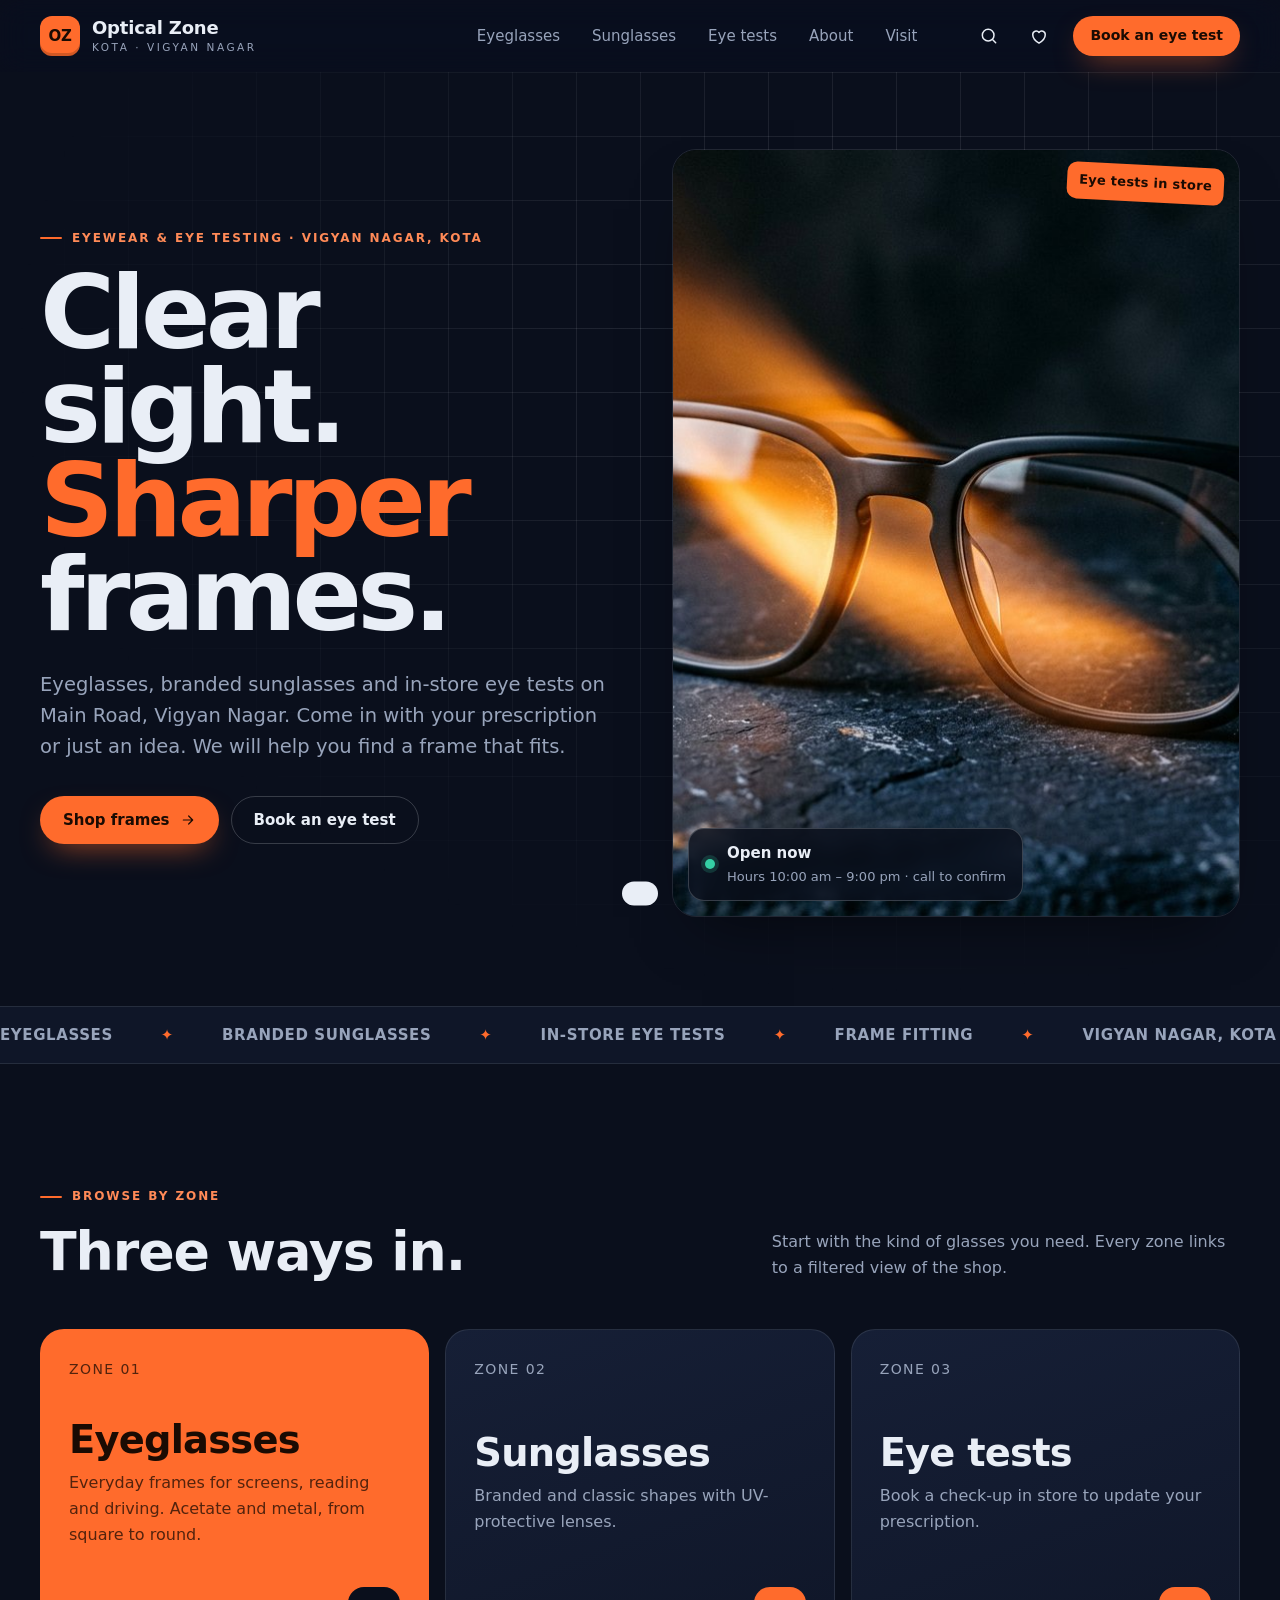
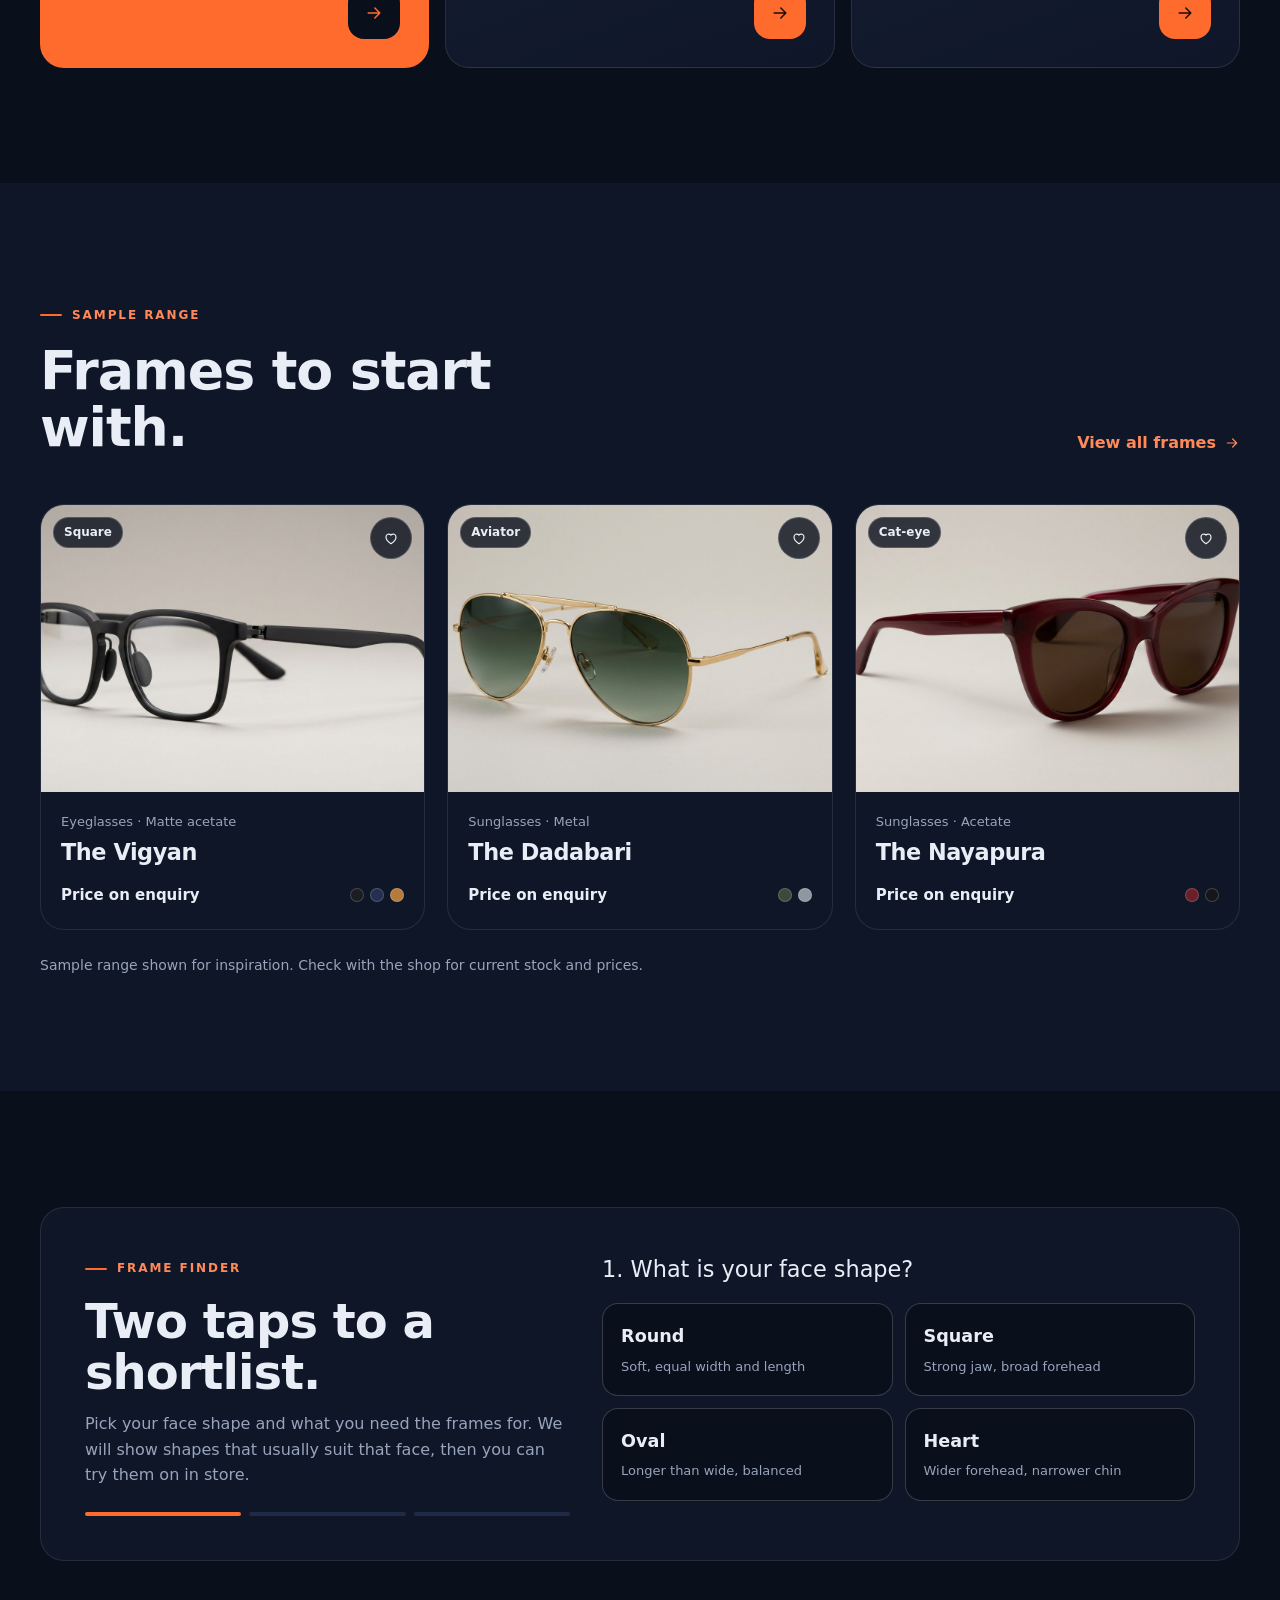
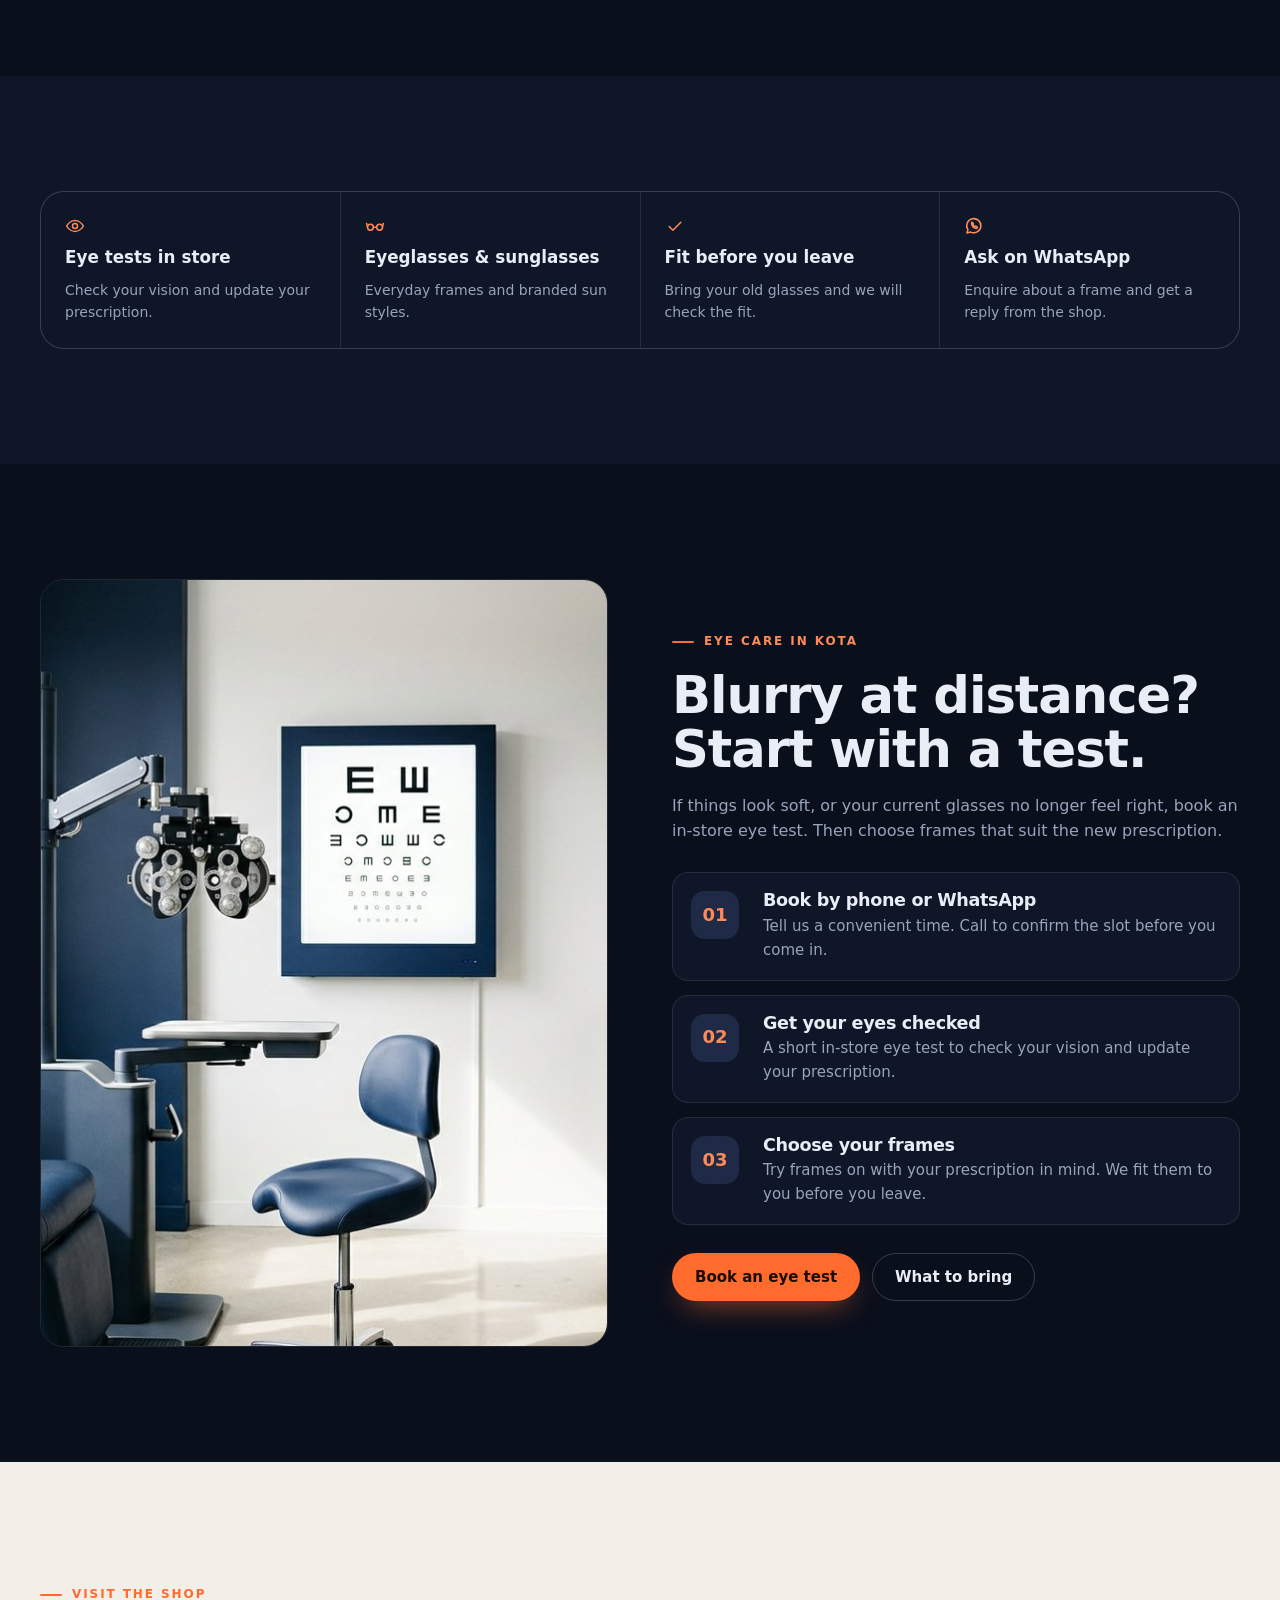
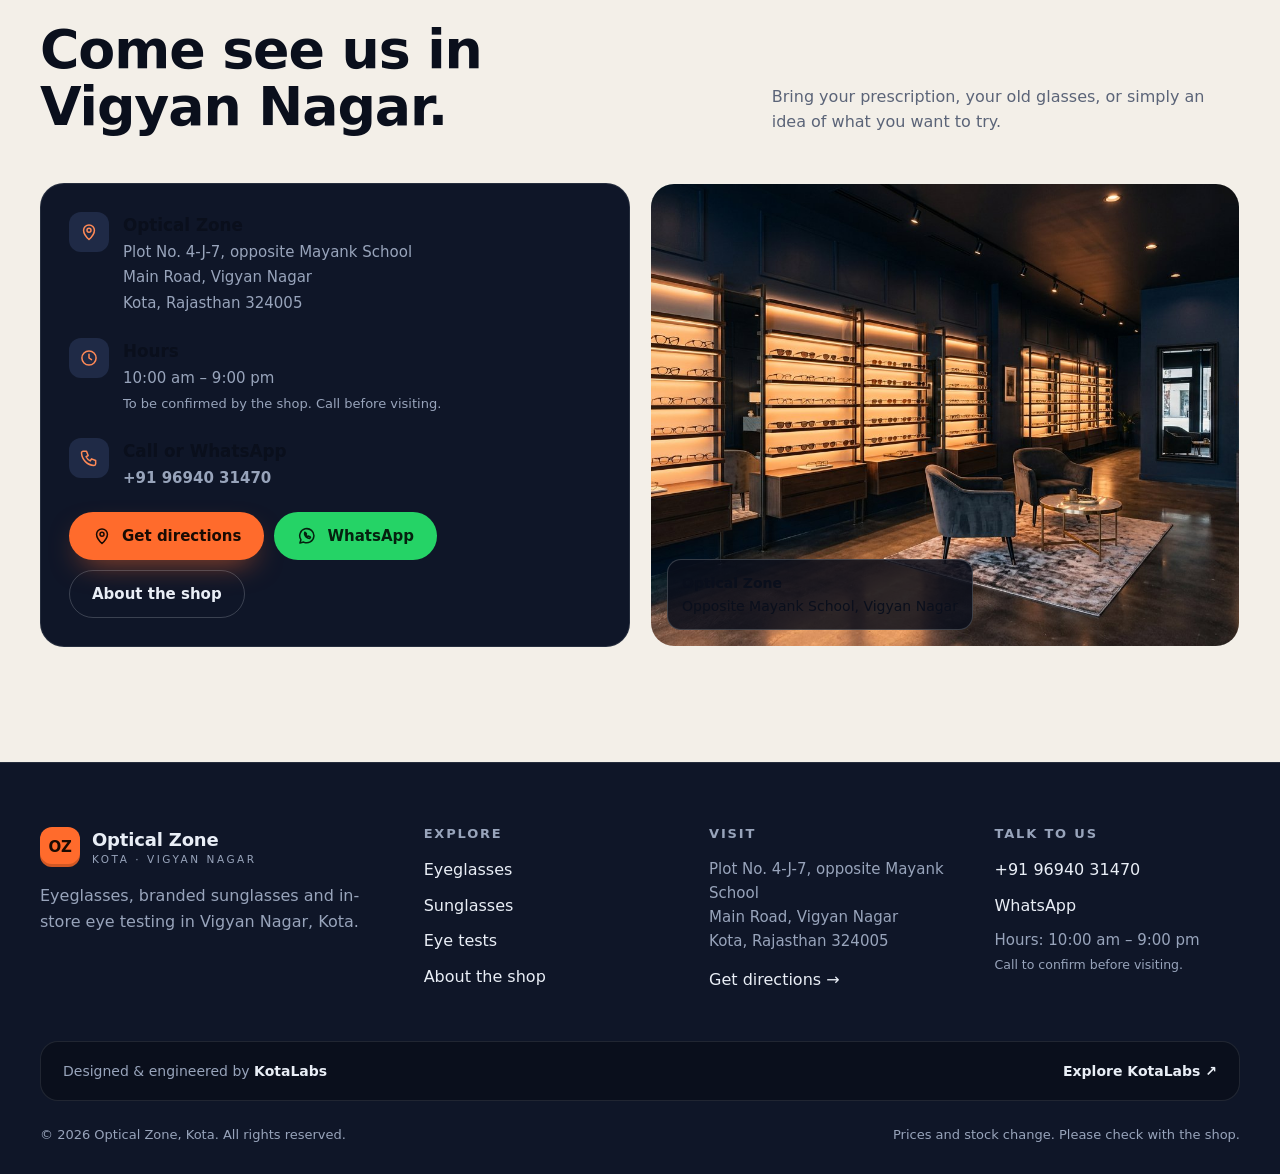
==== index.html @ 9b0c5445 "Build Optical Zone Kota storefront Static, dependency-free website for Optical Zone (Vigyan Nagar, K" ====
<!doctype html>
<html lang="en-IN">
<head>
<meta charset="utf-8">
<meta name="viewport" content="width=device-width, initial-scale=1">
<title>Optical Zone Kota | Eyeglasses, Sunglasses & Eye Tests in Vigyan Nagar</title>
<meta name="description" content="Eyeglasses, branded sunglasses and in-store eye tests at Optical Zone, Plot 4-J-7, Vigyan Nagar, Kota. Call or WhatsApp to book.">
<meta name="theme-color" content="#0a0f1c">
<meta property="og:title" content="Optical Zone Kota | Eyeglasses, Sunglasses & Eye Tests in Vigyan Nagar">
<meta property="og:description" content="Eyeglasses, branded sunglasses and in-store eye tests at Optical Zone, Plot 4-J-7, Vigyan Nagar, Kota. Call or WhatsApp to book.">
<meta property="og:type" content="website">
<link rel="icon" href="data:image/svg+xml,%3Csvg xmlns='http://www.w3.org/2000/svg' viewBox='0 0 32 32'%3E%3Crect width='32' height='32' rx='8' fill='%23ff6b2c'/%3E%3Ctext x='16' y='21' font-family='Arial' font-weight='700' font-size='13' text-anchor='middle' fill='%231a0b03'%3EOZ%3C/text%3E%3C/svg%3E">
<link rel="preload" href="assets/fonts/space-grotesk-latin-600-normal.woff2" as="font" type="font/woff2" crossorigin>
<link rel="stylesheet" href="css/styles.css">
<script src="js/data.js" defer></script>
<script src="js/app.js" defer></script>
</head>
<body class="has-mobile-bar" data-page="index">
<a class="skip-link" href="#main">Skip to content</a>
<header class="site-header">
  <div class="container site-header__inner">
    <a class="brand" href="index.html" aria-label="Optical Zone Kota, home">
        <span class="brand__mark" aria-hidden="true">OZ</span>
        <span class="brand__text"><span class="brand__name">Optical Zone</span><span class="brand__sub">Kota · Vigyan Nagar</span></span>
      </a>
    <nav class="nav" aria-label="Main">
      <a class="nav__link" href="shop.html?category=eyeglasses">Eyeglasses</a>
      <a class="nav__link" href="shop.html?category=sunglasses">Sunglasses</a>
      <a class="nav__link" href="eye-tests.html">Eye tests</a>
      <a class="nav__link" href="about.html">About</a>
      <a class="nav__link" href="contact.html">Visit</a>
    </nav>
    <div class="header-actions">
      <button class="icon-btn" type="button" data-open-search aria-label="Search frames"><svg class="icon" aria-hidden="true" focusable="false"><use href="assets/icons.svg#i-search"/></svg></button>
      <button class="icon-btn" type="button" data-open-saved aria-label="Saved frames"><svg class="icon" aria-hidden="true" focusable="false"><use href="assets/icons.svg#i-heart"/></svg><span class="count-dot" data-saved-count>0</span></button>
      <a class="btn btn-primary btn-sm" href="eye-tests.html">Book an eye test</a>
      <button class="icon-btn menu-toggle" type="button" data-open-menu aria-expanded="false" aria-controls="mobileMenu" aria-label="Open menu"><svg class="icon" aria-hidden="true" focusable="false"><use href="assets/icons.svg#i-menu"/></svg></button>
    </div>
  </div>
</header>

<div class="mobile-menu" id="mobileMenu" role="dialog" aria-modal="true" aria-label="Site menu">
  <div class="mobile-menu__top">
    <a class="brand" href="index.html" aria-label="Optical Zone Kota, home">
        <span class="brand__mark" aria-hidden="true">OZ</span>
        <span class="brand__text"><span class="brand__name">Optical Zone</span><span class="brand__sub">Kota · Vigyan Nagar</span></span>
      </a>
    <button class="icon-btn" type="button" data-close aria-label="Close menu"><svg class="icon" aria-hidden="true" focusable="false"><use href="assets/icons.svg#i-close"/></svg></button>
  </div>
  <a class="mm-link" href="shop.html?category=eyeglasses">Eyeglasses</a>
  <a class="mm-link" href="shop.html?category=sunglasses">Sunglasses</a>
  <a class="mm-link" href="eye-tests.html">Eye tests</a>
  <a class="mm-link" href="about.html">About</a>
  <a class="mm-link" href="contact.html">Visit & contact</a>
  <div class="mm-foot">
    <a class="btn btn-primary" href="eye-tests.html">Book an eye test</a>
    <a class="btn btn-wa" data-biz="wa-generic" href="#" target="_blank" rel="noopener"><svg class="icon" aria-hidden="true" focusable="false"><use href="assets/icons.svg#i-whatsapp"/></svg> WhatsApp us</a>
    <a class="btn btn-ghost" data-biz="phone-href" href="#"><svg class="icon" aria-hidden="true" focusable="false"><use href="assets/icons.svg#i-phone"/></svg> Call the shop</a>
  </div>
</div>

<div class="search-panel" id="searchPanel" role="dialog" aria-modal="true" aria-label="Search">
  <div class="container">
    <div class="search-field">
      <svg class="icon" aria-hidden="true" focusable="false"><use href="assets/icons.svg#i-search"/></svg>
      <label class="sr-only" for="searchInput">Search frames and pages</label>
      <input id="searchInput" type="search" placeholder="Search frames, shapes, colours…" autocomplete="off">
      <button class="icon-btn" type="button" data-close aria-label="Close search"><svg class="icon" aria-hidden="true" focusable="false"><use href="assets/icons.svg#i-close"/></svg></button>
    </div>
    <div class="search-results" id="searchResults" aria-live="polite"></div>
  </div>
</div>

<aside class="drawer" id="savedDrawer" aria-label="Saved frames">
  <div class="drawer__head">
    <h2 style="font-size:1.3rem">Saved frames</h2>
    <button class="icon-btn" type="button" data-close aria-label="Close saved frames"><svg class="icon" aria-hidden="true" focusable="false"><use href="assets/icons.svg#i-close"/></svg></button>
  </div>
  <div class="drawer__body" id="savedList"></div>
  <div class="drawer__foot" id="savedFoot" hidden>
    <a class="btn btn-wa btn-block" id="savedEnquire" href="#" target="_blank" rel="noopener"><svg class="icon" aria-hidden="true" focusable="false"><use href="assets/icons.svg#i-whatsapp"/></svg> WhatsApp these frames</a>
  </div>
</aside>
<div class="scrim" id="scrim" data-close></div>
<div class="toast" id="toast" role="status" aria-live="polite"></div>

<main id="main">

<section class="hero">
  <div class="container hero__grid">
    <div class="hero__copy reveal">
      <div class="eyebrow">Eyewear &amp; eye testing · Vigyan Nagar, Kota</div>
      <h1>Clear sight.<br><span class="accent">Sharper</span> frames.</h1>
      <p class="hero__lede">Eyeglasses, branded sunglasses and in-store eye tests on Main Road, Vigyan Nagar. Come in with your prescription or just an idea. We will help you find a frame that fits.</p>
      <div class="hero__ctas">
        <a class="btn btn-primary" href="shop.html">Shop frames <svg class="icon icon--sm" aria-hidden="true" focusable="false"><use href="assets/icons.svg#i-arrow-right"/></svg></a>
        <a class="btn btn-ghost" href="eye-tests.html">Book an eye test</a>
      </div>
    </div>
    <div class="hero__media reveal" style="--d:120ms">
      <img src="images/hero.jpg" alt="Black square acetate eyeglasses on a dark slate surface, lit by an orange beam" width="1408" height="768" fetchpriority="high">
      <span class="hero__badge">Eye tests in store</span>
      <div class="status-card" data-status>
        <span class="live-dot" aria-hidden="true"></span>
        <div><strong data-status-title>Checking hours…</strong><span data-status-sub>Hours 10:00 am – 9:00 pm</span></div>
      </div>
    </div>
  </div>
</section>

<div class="ticker" aria-hidden="true">
  <div class="ticker__track">
    <span>Eyeglasses</span><span>Branded sunglasses</span><span>In-store eye tests</span><span>Frame fitting</span><span>Vigyan Nagar, Kota</span><span>WhatsApp enquiries</span>
    <span>Eyeglasses</span><span>Branded sunglasses</span><span>In-store eye tests</span><span>Frame fitting</span><span>Vigyan Nagar, Kota</span><span>WhatsApp enquiries</span>
  </div>
</div>

<section class="section" aria-labelledby="zones-title">
  <div class="container">
    <div class="section__head reveal">
      <div>
        <div class="eyebrow">Browse by zone</div>
        <h2 id="zones-title">Three ways in.</h2>
      </div>
      <p>Start with the kind of glasses you need. Every zone links to a filtered view of the shop.</p>
    </div>
    <div class="zones">
      <a class="zone zone--wide reveal" href="shop.html?category=eyeglasses">
        <span class="zone__no">ZONE 01</span>
        <div>
          <h3>Eyeglasses</h3>
          <p>Everyday frames for screens, reading and driving. Acetate and metal, from square to round.</p>
        </div>
        <span class="zone__arrow" aria-hidden="true"><svg class="icon" aria-hidden="true" focusable="false"><use href="assets/icons.svg#i-arrow-right"/></svg></span>
      </a>
      <a class="zone reveal" style="--d:90ms" href="shop.html?category=sunglasses">
        <span class="zone__no">ZONE 02</span>
        <div>
          <h3>Sunglasses</h3>
          <p>Branded and classic shapes with UV-protective lenses.</p>
        </div>
        <span class="zone__arrow" aria-hidden="true"><svg class="icon" aria-hidden="true" focusable="false"><use href="assets/icons.svg#i-arrow-right"/></svg></span>
      </a>
      <a class="zone reveal" style="--d:180ms" href="eye-tests.html">
        <span class="zone__no">ZONE 03</span>
        <div>
          <h3>Eye tests</h3>
          <p>Book a check-up in store to update your prescription.</p>
        </div>
        <span class="zone__arrow" aria-hidden="true"><svg class="icon" aria-hidden="true" focusable="false"><use href="assets/icons.svg#i-arrow-right"/></svg></span>
      </a>
    </div>
  </div>
</section>

<section class="section section--ink-2" aria-labelledby="featured-title">
  <div class="container">
    <div class="section__head reveal">
      <div>
        <div class="eyebrow">Sample range</div>
        <h2 id="featured-title">Frames to start with.</h2>
      </div>
      <a class="link-arrow" href="shop.html">View all frames <svg class="icon icon--sm" aria-hidden="true" focusable="false"><use href="assets/icons.svg#i-arrow-right"/></svg></a>
    </div>
    <div class="grid-products" id="featuredGrid"></div>
    <p class="form-note" style="margin-top:24px">Sample range shown for inspiration. Check with the shop for current stock and prices.</p>
  </div>
</section>

<section class="section" aria-labelledby="finder-title">
  <div class="container">
    <div class="finder" id="finder">
      <div>
        <div class="eyebrow">Frame finder</div>
        <h2 id="finder-title">Two taps to a shortlist.</h2>
        <p style="color:var(--muted);margin-top:14px">Pick your face shape and what you need the frames for. We will show shapes that usually suit that face, then you can try them on in store.</p>
        <div class="finder__steps" aria-hidden="true"><span></span><span></span><span></span></div>
      </div>
      <div>
        <div id="qFace">
          <p class="finder__q">1. What is your face shape?</p>
          <div class="choices" id="faceChoices"></div>
        </div>
        <div id="qCat" hidden>
          <p class="finder__q">2. What are the frames for?</p>
          <div class="choices" id="catChoices"></div>
          <button class="btn btn-ghost btn-sm" type="button" id="finderBack" style="margin-top:16px">← Back</button>
        </div>
        <div class="finder__result" id="finderResult" hidden></div>
      </div>
    </div>
  </div>
</section>

<section class="section section--ink-2" aria-labelledby="trust-title">
  <div class="container">
    <h2 id="trust-title" class="sr-only">Why visit Optical Zone</h2>
    <div class="trust reveal">
      <div><svg class="icon" aria-hidden="true" focusable="false"><use href="assets/icons.svg#i-eye"/></svg><strong>Eye tests in store</strong><span>Check your vision and update your prescription.</span></div>
      <div><svg class="icon" aria-hidden="true" focusable="false"><use href="assets/icons.svg#i-glasses"/></svg><strong>Eyeglasses &amp; sunglasses</strong><span>Everyday frames and branded sun styles.</span></div>
      <div><svg class="icon" aria-hidden="true" focusable="false"><use href="assets/icons.svg#i-check"/></svg><strong>Fit before you leave</strong><span>Bring your old glasses and we will check the fit.</span></div>
      <div><svg class="icon" aria-hidden="true" focusable="false"><use href="assets/icons.svg#i-whatsapp"/></svg><strong>Ask on WhatsApp</strong><span>Enquire about a frame and get a reply from the shop.</span></div>
    </div>
  </div>
</section>

<section class="section" aria-labelledby="eye-title">
  <div class="container band">
    <div class="reveal">
      <img src="images/eye-test.jpg" alt="Optometry room with a phoropter and an eye chart" width="1408" height="768" loading="lazy">
    </div>
    <div class="reveal" style="--d:100ms">
      <div class="eyebrow">Eye care in Kota</div>
      <h2 id="eye-title" style="font-size:clamp(2rem,4vw,3.2rem)">Blurry at distance? Start with a test.</h2>
      <p style="color:var(--muted);margin-top:16px">If things look soft, or your current glasses no longer feel right, book an in-store eye test. Then choose frames that suit the new prescription.</p>
      <div class="steps" id="eyeSteps"></div>
      <div class="hero__ctas" style="margin-top:28px">
        <a class="btn btn-primary" href="eye-tests.html">Book an eye test</a>
        <a class="btn btn-ghost" href="eye-tests.html#what-to-bring">What to bring</a>
      </div>
    </div>
  </div>
</section>

<section class="section section--paper" aria-labelledby="visit-title">
  <div class="container">
    <div class="section__head reveal">
      <div>
        <div class="eyebrow" style="color:var(--signal)">Visit the shop</div>
        <h2 id="visit-title">Come see us in Vigyan Nagar.</h2>
      </div>
      <p>Bring your prescription, your old glasses, or simply an idea of what you want to try.</p>
    </div>
    <div class="visit">
      <div class="visit__card reveal">
        <div class="visit__row"><span class="icon-wrap"><svg class="icon" aria-hidden="true" focusable="false"><use href="assets/icons.svg#i-pin"/></svg></span><div><strong>Optical Zone</strong><span>Plot No. 4-J-7, opposite Mayank School<br>Main Road, Vigyan Nagar<br>Kota, Rajasthan 324005</span></div></div>
        <div class="visit__row"><span class="icon-wrap"><svg class="icon" aria-hidden="true" focusable="false"><use href="assets/icons.svg#i-clock"/></svg></span><div><strong>Hours</strong><span data-biz="hours">10:00 am – 9:00 pm</span><br><span style="font-size:13px">To be confirmed by the shop. Call before visiting.</span></div></div>
        <div class="visit__row"><span class="icon-wrap"><svg class="icon" aria-hidden="true" focusable="false"><use href="assets/icons.svg#i-phone"/></svg></span><div><strong>Call or WhatsApp</strong><a data-biz="phone-href" href="#"><span data-biz="phone">+91 96940 31470</span></a></div></div>
        <div class="visit__actions">
          <a class="btn btn-primary" data-biz="directions" href="#" target="_blank" rel="noopener"><svg class="icon" aria-hidden="true" focusable="false"><use href="assets/icons.svg#i-pin"/></svg> Get directions</a>
          <a class="btn btn-wa" data-biz="wa-generic" href="#" target="_blank" rel="noopener"><svg class="icon" aria-hidden="true" focusable="false"><use href="assets/icons.svg#i-whatsapp"/></svg> WhatsApp</a>
          <a class="btn btn-ghost" href="about.html">About the shop</a>
        </div>
      </div>
      <div class="visit__media reveal" style="--d:120ms">
        <img src="images/showroom.jpg" alt="Showroom with backlit shelves of eyeglasses and sunglasses" loading="lazy" width="1408" height="768">
        <div class="pin-label"><strong>Optical Zone</strong>Opposite Mayank School, Vigyan Nagar</div>
      </div>
    </div>
  </div>
</section>

</main>

<footer class="site-footer">
  <div class="container">
    <div class="footer-grid">
      <div>
        <a class="brand" href="index.html" aria-label="Optical Zone Kota, home">
        <span class="brand__mark" aria-hidden="true">OZ</span>
        <span class="brand__text"><span class="brand__name">Optical Zone</span><span class="brand__sub">Kota · Vigyan Nagar</span></span>
      </a>
        <p>Eyeglasses, branded sunglasses and in-store eye testing in Vigyan Nagar, Kota.</p>
      </div>
      <div>
        <h4>Explore</h4>
        <ul>
          <li><a href="shop.html?category=eyeglasses">Eyeglasses</a></li>
          <li><a href="shop.html?category=sunglasses">Sunglasses</a></li>
          <li><a href="eye-tests.html">Eye tests</a></li>
          <li><a href="about.html">About the shop</a></li>
        </ul>
      </div>
      <div>
        <h4>Visit</h4>
        <p class="muted">Plot No. 4-J-7, opposite Mayank School<br>Main Road, Vigyan Nagar<br>Kota, Rajasthan 324005</p>
        <p style="margin-top:14px"><a data-biz="directions" href="#" target="_blank" rel="noopener">Get directions →</a></p>
      </div>
      <div>
        <h4>Talk to us</h4>
        <ul>
          <li><a data-biz="phone-href" href="#"><span data-biz="phone">+91 96940 31470</span></a></li>
          <li><a data-biz="wa-generic" href="#" target="_blank" rel="noopener">WhatsApp</a></li>
          <li class="muted">Hours: <span data-biz="hours">10:00 am – 9:00 pm</span><br><small>Call to confirm before visiting.</small></li>
        </ul>
      </div>
    </div>
    <div class="kl-credit">
      <span>Designed &amp; engineered by <strong style="color:var(--text)">KotaLabs</strong></span>
      <a href="https://kotalabs.in" target="_blank" rel="noopener">Explore KotaLabs ↗</a>
    </div>
    <div class="legal">
      <span>© <span data-biz="year">2026</span> Optical Zone, Kota. All rights reserved.</span>
      <span>Prices and stock change. Please check with the shop.</span>
    </div>
  </div>
</footer>

<nav class="mobile-bar" aria-label="Quick actions">
  <a data-biz="phone-href" href="#"><svg class="icon" aria-hidden="true" focusable="false"><use href="assets/icons.svg#i-phone"/></svg><span>Call</span></a>
  <a data-biz="wa-generic" href="#" target="_blank" rel="noopener"><svg class="icon" aria-hidden="true" focusable="false"><use href="assets/icons.svg#i-whatsapp"/></svg><span>WhatsApp</span></a>
  <a data-biz="directions" href="#" target="_blank" rel="noopener"><svg class="icon" aria-hidden="true" focusable="false"><use href="assets/icons.svg#i-pin"/></svg><span>Directions</span></a>
</nav>
</body>
</html>
---- css/styles.css ----
/* ==========================================================================
   Optical Zone — Kota
   Design system: midnight ink surfaces, signal-orange accent, grotesk display type.
   Plain CSS, no build step.
   ========================================================================== */

@font-face { font-family: "Inter"; font-weight: 400; font-style: normal; font-display: swap; src: url("../assets/fonts/inter-latin-400-normal.woff2") format("woff2"); }
@font-face { font-family: "Inter"; font-weight: 500; font-style: normal; font-display: swap; src: url("../assets/fonts/inter-latin-500-normal.woff2") format("woff2"); }
@font-face { font-family: "Inter"; font-weight: 600; font-style: normal; font-display: swap; src: url("../assets/fonts/inter-latin-600-normal.woff2") format("woff2"); }
@font-face { font-family: "Inter"; font-weight: 700; font-style: normal; font-display: swap; src: url("../assets/fonts/inter-latin-700-normal.woff2") format("woff2"); }
@font-face { font-family: "Space Grotesk"; font-weight: 500; font-style: normal; font-display: swap; src: url("../assets/fonts/space-grotesk-latin-500-normal.woff2") format("woff2"); }
@font-face { font-family: "Space Grotesk"; font-weight: 600; font-style: normal; font-display: swap; src: url("../assets/fonts/space-grotesk-latin-600-normal.woff2") format("woff2"); }
@font-face { font-family: "Space Grotesk"; font-weight: 700; font-style: normal; font-display: swap; src: url("../assets/fonts/space-grotesk-latin-700-normal.woff2") format("woff2"); }

:root {
  --ink: #0a0f1c;
  --ink-2: #0f1628;
  --ink-3: #161f36;
  --ink-4: #1f2a46;
  --line: rgba(233, 238, 246, 0.1);
  --line-strong: rgba(233, 238, 246, 0.2);
  --text: #e9eef6;
  --muted: #98a4bb;
  --signal: #ff6b2c;
  --signal-hi: #ff8a57;
  --signal-ink: #1a0b03;
  --mint: #35d0a5;
  --paper: #f3efe8;
  --paper-2: #e9e3d8;
  --paper-ink: #0a0f1c;
  --paper-muted: #5b6478;
  --radius: 14px;
  --radius-lg: 24px;
  --shadow: 0 30px 60px -30px rgba(0, 0, 0, 0.6);
  --display: "Space Grotesk", ui-sans-serif, system-ui, -apple-system, "Segoe UI", sans-serif;
  --body: "Inter", ui-sans-serif, system-ui, -apple-system, "Segoe UI", sans-serif;
  --header-h: 72px;
  --max: 1200px;
}

*, *::before, *::after { box-sizing: border-box; }
html { scroll-behavior: smooth; -webkit-text-size-adjust: 100%; }
body {
  margin: 0;
  font-family: var(--body);
  font-size: 16px;
  line-height: 1.6;
  color: var(--text);
  background: var(--ink);
  -webkit-font-smoothing: antialiased;
}
body.has-mobile-bar { padding-bottom: 76px; }
@media (min-width: 900px) { body.has-mobile-bar { padding-bottom: 0; } }
img { max-width: 100%; display: block; }
a { color: inherit; }
button, input, select, textarea { font: inherit; color: inherit; }
button { cursor: pointer; }
h1, h2, h3, h4 { font-family: var(--display); line-height: 1.05; margin: 0; letter-spacing: -0.02em; font-weight: 600; }
p { margin: 0; }
ul { margin: 0; padding: 0; list-style: none; }
:focus-visible { outline: 2px solid var(--signal); outline-offset: 3px; border-radius: 6px; }
[hidden] { display: none !important; }
.sr-only { position: absolute; width: 1px; height: 1px; overflow: hidden; clip: rect(0 0 0 0); white-space: nowrap; }
.skip-link { position: fixed; left: 16px; top: -60px; z-index: 100; background: var(--signal); color: var(--signal-ink); padding: 10px 16px; border-radius: 10px; font-weight: 600; text-decoration: none; transition: top .2s; }
.skip-link:focus { top: 16px; }

.icon { width: 20px; height: 20px; fill: none; stroke: currentColor; stroke-width: 1.8; stroke-linecap: round; stroke-linejoin: round; flex: none; }
.icon--sm { width: 16px; height: 16px; }
.icon--lg { width: 26px; height: 26px; }

.container { width: min(100% - 48px, var(--max)); margin-inline: auto; }
.section { padding: clamp(72px, 9vw, 120px) 0; position: relative; }
.section--paper { background: var(--paper); color: var(--paper-ink); }
.section--paper .muted { color: var(--paper-muted); }
.section--ink-2 { background: var(--ink-2); }
.section__head { display: flex; flex-wrap: wrap; align-items: end; justify-content: space-between; gap: 24px; margin-bottom: 48px; }
.section__head h2 { font-size: clamp(2rem, 4.2vw, 3.4rem); max-width: 16ch; }
.section__head p { color: var(--muted); max-width: 46ch; }
.section--paper .section__head p { color: var(--paper-muted); }

.eyebrow {
  display: inline-flex; align-items: center; gap: 10px;
  font-family: var(--display); font-weight: 600; font-size: 12px; letter-spacing: 0.16em; text-transform: uppercase;
  color: var(--signal-hi); margin-bottom: 18px;
}
.eyebrow::before { content: ""; width: 22px; height: 2px; background: var(--signal); border-radius: 2px; }
.index-no { font-family: var(--display); font-size: 13px; color: var(--muted); letter-spacing: .08em; }

/* ---------- Buttons ---------- */
.btn {
  display: inline-flex; align-items: center; justify-content: center; gap: 10px;
  min-height: 48px; padding: 0 22px; border-radius: 999px; border: 1px solid transparent;
  font-weight: 600; font-size: 15px; text-decoration: none; white-space: nowrap;
  transition: transform .2s ease, background .2s ease, border-color .2s ease, color .2s ease, box-shadow .2s ease;
}
.btn:hover { transform: translateY(-2px); }
.btn:active { transform: translateY(0); }
.btn-primary { background: var(--signal); color: var(--signal-ink); box-shadow: 0 12px 30px -12px rgba(255, 107, 44, .7); }
.btn-primary:hover { background: var(--signal-hi); }
.btn-ghost { border-color: var(--line-strong); color: var(--text); background: transparent; }
.btn-ghost:hover { border-color: var(--text); }
.btn-wa { background: #25d366; color: #05210f; }
.btn-wa:hover { background: #3be07a; }
.btn-sm { min-height: 40px; padding: 0 16px; font-size: 14px; }
.btn-block { width: 100%; }
.link-arrow { display: inline-flex; align-items: center; gap: 8px; font-weight: 600; text-decoration: none; color: var(--signal-hi); }
.link-arrow:hover .icon { transform: translateX(4px); }
.link-arrow .icon { transition: transform .2s; }
.icon-btn {
  width: 44px; height: 44px; display: inline-grid; place-items: center; border-radius: 12px;
  background: transparent; border: 1px solid transparent; color: var(--text); position: relative;
}
.icon-btn:hover { background: var(--ink-3); border-color: var(--line); }
.count-dot {
  position: absolute; top: 4px; right: 2px; min-width: 18px; height: 18px; padding: 0 5px; border-radius: 999px;
  background: var(--signal); color: var(--signal-ink); font-size: 11px; font-weight: 700; display: none; place-items: center;
}
.count-dot.is-on { display: grid; }

/* ---------- Header ---------- */
.site-header {
  position: sticky; top: 0; z-index: 50; height: var(--header-h);
  background: rgba(10, 15, 28, 0.72); backdrop-filter: saturate(160%) blur(14px); -webkit-backdrop-filter: saturate(160%) blur(14px);
  border-bottom: 1px solid transparent; transition: border-color .3s, background .3s;
}
.site-header.is-scrolled { border-color: var(--line); background: rgba(10, 15, 28, 0.92); }
.site-header__inner { height: 100%; display: flex; align-items: center; gap: 28px; }
.brand { display: inline-flex; align-items: center; gap: 12px; text-decoration: none; font-family: var(--display); }
.brand__mark {
  width: 40px; height: 40px; border-radius: 12px; display: grid; place-items: center;
  background: var(--signal); color: var(--signal-ink); font-weight: 700; font-size: 15px; letter-spacing: -0.02em;
  box-shadow: inset 0 -3px 0 rgba(0,0,0,.18);
}
.brand__text { display: flex; flex-direction: column; line-height: 1; }
.brand__name { font-weight: 700; font-size: 18px; letter-spacing: -0.01em; }
.brand__sub { font-size: 10.5px; letter-spacing: .24em; text-transform: uppercase; color: var(--muted); margin-top: 5px; }
.nav { display: none; gap: 4px; margin-left: auto; }
.nav__link { padding: 10px 14px; border-radius: 10px; text-decoration: none; color: var(--muted); font-weight: 500; font-size: 15px; transition: color .2s, background .2s; }
.nav__link:hover, .nav__link[aria-current="page"] { color: var(--text); background: var(--ink-3); }
.header-actions { display: flex; align-items: center; gap: 6px; margin-left: auto; }
.header-actions .btn { display: none; }
.menu-toggle { display: grid; }
@media (min-width: 900px) {
  .nav { display: flex; }
  .menu-toggle { display: none; }
  .header-actions { margin-left: 8px; }
}
@media (min-width: 1180px) {
  .header-actions .btn { display: inline-flex; margin-left: 6px; }
}

.mobile-menu { position: fixed; inset: 0; z-index: 60; background: var(--ink); padding: 24px; display: none; flex-direction: column; gap: 6px; overflow-y: auto; }
.mobile-menu.is-open { display: flex; }
.mobile-menu__top { display: flex; align-items: center; justify-content: space-between; margin-bottom: 18px; }
.mobile-menu a.mm-link { font-family: var(--display); font-size: 30px; font-weight: 600; text-decoration: none; padding: 10px 0; border-bottom: 1px solid var(--line); }
.mobile-menu .mm-foot { margin-top: auto; display: grid; gap: 12px; padding-top: 24px; }

/* Mobile action bar */
.mobile-bar { position: fixed; left: 0; right: 0; bottom: 0; z-index: 40; display: grid; grid-template-columns: repeat(3, 1fr); gap: 8px; padding: 10px 12px calc(10px + env(safe-area-inset-bottom)); background: rgba(10, 15, 28, 0.94); backdrop-filter: blur(12px); border-top: 1px solid var(--line); }
.mobile-bar a { display: flex; flex-direction: column; align-items: center; gap: 4px; padding: 8px 4px; border-radius: 12px; text-decoration: none; font-size: 12px; font-weight: 600; color: var(--text); }
.mobile-bar a:first-child { background: var(--signal); color: var(--signal-ink); }
.mobile-bar a:nth-child(2) { background: #25d366; color: #05210f; }
.mobile-bar a:nth-child(3) { background: var(--ink-3); }
@media (min-width: 900px) { .mobile-bar { display: none; } }

/* Overlays & drawers */
.scrim { position: fixed; inset: 0; background: rgba(3, 6, 14, 0.6); z-index: 70; opacity: 0; pointer-events: none; transition: opacity .25s; }
.scrim.is-open { opacity: 1; pointer-events: auto; }
.drawer { position: fixed; top: 0; right: 0; bottom: 0; width: min(440px, 100%); z-index: 80; background: var(--ink-2); border-left: 1px solid var(--line); transform: translateX(104%); transition: transform .35s cubic-bezier(.2,.8,.2,1); display: flex; flex-direction: column; }
.drawer.is-open { transform: none; }
.drawer__head { display: flex; align-items: center; justify-content: space-between; padding: 22px 24px; border-bottom: 1px solid var(--line); }
.drawer__body { padding: 20px 24px; overflow-y: auto; flex: 1; display: grid; gap: 14px; align-content: start; }
.drawer__foot { padding: 20px 24px; border-top: 1px solid var(--line); display: grid; gap: 10px; }
.search-panel { position: fixed; left: 0; right: 0; top: 0; z-index: 80; background: var(--ink-2); border-bottom: 1px solid var(--line); padding: 20px 0 28px; transform: translateY(-105%); transition: transform .3s; }
.search-panel.is-open { transform: none; }
.search-field { display: flex; align-items: center; gap: 12px; background: var(--ink); border: 1px solid var(--line-strong); border-radius: 16px; padding: 0 16px; height: 58px; }
.search-field input { flex: 1; background: transparent; border: 0; outline: none; font-size: 18px; min-width: 0; }
.search-results { margin-top: 16px; display: grid; gap: 4px; max-height: 50vh; overflow-y: auto; }
.search-results a { display: flex; align-items: center; gap: 14px; padding: 10px; border-radius: 12px; text-decoration: none; }
.search-results a:hover, .search-results a:focus-visible { background: var(--ink-3); }
.search-results img { width: 64px; height: 48px; object-fit: cover; border-radius: 8px; }
.search-results small { color: var(--muted); display: block; }

.saved-item { display: grid; grid-template-columns: 84px 1fr auto; gap: 14px; align-items: center; padding: 10px; border: 1px solid var(--line); border-radius: 14px; background: var(--ink); }
.saved-item img { width: 84px; height: 66px; object-fit: cover; border-radius: 10px; }
.saved-item a { text-decoration: none; font-weight: 600; }
.saved-item small { color: var(--muted); display: block; }
.remove-btn { background: none; border: 0; color: var(--muted); padding: 8px; border-radius: 8px; }
.remove-btn:hover { color: var(--text); background: var(--ink-3); }
.empty { text-align: center; padding: 40px 12px; color: var(--muted); display: grid; gap: 14px; justify-items: center; }
.empty .icon { width: 36px; height: 36px; color: var(--signal); }

.toast { position: fixed; left: 50%; bottom: 24px; transform: translate(-50%, 140%); z-index: 90; background: var(--text); color: var(--ink); padding: 12px 18px; border-radius: 999px; font-weight: 600; font-size: 14px; transition: transform .35s cubic-bezier(.2,.8,.2,1); max-width: calc(100% - 32px); text-align: center; }
.toast.is-on { transform: translate(-50%, 0); }
@media (min-width: 900px) { .toast { bottom: 28px; } }

/* ---------- Hero (home) ---------- */
.hero { position: relative; overflow: hidden; padding: clamp(40px, 6vw, 84px) 0 clamp(56px, 7vw, 96px); isolation: isolate; }
.hero::before {
  content: ""; position: absolute; inset: 0; z-index: -1;
  background-image: linear-gradient(var(--line) 1px, transparent 1px), linear-gradient(90deg, var(--line) 1px, transparent 1px);
  background-size: 64px 64px; mask-image: radial-gradient(ellipse at 70% 30%, #000 20%, transparent 70%);
  -webkit-mask-image: radial-gradient(ellipse at 70% 30%, #000 20%, transparent 70%);
}
.hero__grid { display: grid; gap: 48px; align-items: center; }
@media (min-width: 900px) { .hero__grid { grid-template-columns: 1fr 1fr; gap: 64px; } }
.hero h1 { font-size: clamp(3rem, 8vw, 6.4rem); letter-spacing: -0.045em; line-height: .92; }
.hero h1 .accent { color: var(--signal); }
.hero__lede { font-size: clamp(1.05rem, 1.6vw, 1.22rem); color: var(--muted); max-width: 46ch; margin-top: 26px; }
.hero__ctas { display: flex; flex-wrap: wrap; gap: 12px; margin-top: 34px; }
.hero__media { position: relative; }
.hero__media img { width: 100%; aspect-ratio: 4 / 3.3; object-fit: cover; border-radius: var(--radius-lg); box-shadow: var(--shadow); border: 1px solid var(--line); }
.status-card {
  position: absolute; left: 16px; bottom: 16px; right: auto;
  display: flex; align-items: center; gap: 12px; padding: 12px 16px; border-radius: 16px;
  background: rgba(10, 15, 28, 0.82); backdrop-filter: blur(10px); border: 1px solid var(--line-strong);
  font-size: 14px; max-width: calc(100% - 32px);
}
.status-card strong { display: block; font-family: var(--display); font-size: 15px; }
.status-card span { color: var(--muted); font-size: 13px; }
.live-dot { width: 10px; height: 10px; border-radius: 50%; background: var(--muted); flex: none; box-shadow: 0 0 0 4px rgba(152,164,187,.15); }
.live-dot.is-open { background: var(--mint); box-shadow: 0 0 0 4px rgba(53,208,165,.18); animation: pulse 2.4s infinite; }
@keyframes pulse { 0%, 100% { box-shadow: 0 0 0 4px rgba(53,208,165,.18); } 50% { box-shadow: 0 0 0 9px rgba(53,208,165,.04); } }
.hero__badge { position: absolute; top: 16px; right: 16px; background: var(--signal); color: var(--signal-ink); font-family: var(--display); font-weight: 700; font-size: 13px; padding: 8px 12px; border-radius: 10px; letter-spacing: .02em; transform: rotate(3deg); }

.ticker { border-block: 1px solid var(--line); background: var(--ink-2); overflow: hidden; white-space: nowrap; }
.ticker__track { display: inline-flex; gap: 48px; padding: 16px 0; animation: ticker 40s linear infinite; font-family: var(--display); font-weight: 600; font-size: 15px; letter-spacing: .04em; text-transform: uppercase; color: var(--muted); }
.ticker__track span { display: inline-flex; align-items: center; gap: 48px; }
.ticker__track span::after { content: "✦"; color: var(--signal); }
@keyframes ticker { from { transform: translateX(0); } to { transform: translateX(-50%); } }

/* Bento zones */
.zones { display: grid; gap: 16px; grid-template-columns: 1fr; }
.zone {
  position: relative; display: flex; flex-direction: column; justify-content: space-between; gap: 40px;
  min-height: 260px; padding: 28px; border-radius: var(--radius-lg); border: 1px solid var(--line);
  background: linear-gradient(160deg, var(--ink-3), var(--ink-2)); text-decoration: none; overflow: hidden; transition: border-color .25s, transform .25s;
}
.zone:hover { border-color: var(--signal); transform: translateY(-4px); }
.zone__no { font-family: var(--display); font-size: 14px; color: var(--muted); letter-spacing: .1em; }
.zone h3 { font-size: clamp(1.8rem, 3vw, 2.4rem); }
.zone p { color: var(--muted); margin-top: 10px; max-width: 32ch; }
.zone__arrow { width: 52px; height: 52px; border-radius: 16px; display: grid; place-items: center; background: var(--signal); color: var(--signal-ink); align-self: flex-end; transition: transform .25s; }
.zone:hover .zone__arrow { transform: rotate(-45deg); }
.zone--wide { background: var(--signal); color: var(--signal-ink); border-color: transparent; }
.zone--wide p, .zone--wide .zone__no { color: rgba(26, 11, 3, 0.75); }
.zone--wide .zone__arrow { background: var(--ink); color: var(--signal); }
.zone--wide:hover { border-color: transparent; }
@media (min-width: 900px) {
  .zones { grid-template-columns: repeat(3, 1fr); }
  .zone { min-height: 320px; }
}

/* Product cards */
.grid-products { display: grid; gap: 22px; grid-template-columns: repeat(2, 1fr); }
@media (min-width: 1000px) { .grid-products { grid-template-columns: repeat(3, 1fr); } }
.pcard { position: relative; display: flex; flex-direction: column; background: var(--ink-2); border: 1px solid var(--line); border-radius: var(--radius-lg); overflow: hidden; transition: border-color .25s, transform .25s; }
.pcard:hover { border-color: var(--line-strong); transform: translateY(-3px); }
.pcard__media { position: relative; aspect-ratio: 4 / 3; overflow: hidden; background: var(--ink-3); }
.pcard__media img { width: 100%; height: 100%; object-fit: cover; transition: transform .6s cubic-bezier(.2,.8,.2,1); }
.pcard:hover .pcard__media img { transform: scale(1.05); }
.pcard__tag { z-index: 2; position: absolute; left: 12px; top: 12px; background: rgba(10,15,28,.8); backdrop-filter: blur(6px); border: 1px solid var(--line-strong); padding: 5px 10px; border-radius: 999px; font-size: 12px; font-weight: 600; }
.pcard__save { z-index: 2; position: absolute; right: 12px; top: 12px; width: 42px; height: 42px; border-radius: 50%; display: grid; place-items: center; background: rgba(10,15,28,.8); border: 1px solid var(--line-strong); color: var(--text); transition: background .2s, color .2s; }
.pcard__save:hover { color: var(--signal); }
.pcard__save[aria-pressed="true"] { background: var(--signal); color: var(--signal-ink); border-color: transparent; }
.pcard__save[aria-pressed="true"] .icon { fill: currentColor; }
.pcard__body { padding: 20px 20px 22px; display: grid; gap: 8px; flex: 1; align-content: start; }
.pcard__meta { font-size: 13px; color: var(--muted); }
.pcard h3 { font-size: 1.4rem; }
.pcard h3 a { text-decoration: none; }
.pcard h3 a::after { content: ""; position: absolute; inset: 0; }
.pcard__foot { display: flex; align-items: center; justify-content: space-between; gap: 12px; margin-top: 10px; }
.price { font-family: var(--display); font-weight: 600; color: var(--text); font-size: 15px; }
.swatches { display: flex; gap: 6px; }
.swatch-dot { width: 14px; height: 14px; border-radius: 50%; border: 1px solid var(--line-strong); }

/* Finder */
.finder { display: grid; gap: 32px; grid-template-columns: 1fr; background: var(--ink-2); border: 1px solid var(--line); border-radius: var(--radius-lg); padding: clamp(24px, 4vw, 44px); }
@media (min-width: 900px) { .finder { grid-template-columns: .9fr 1.1fr; } }
.finder h2 { font-size: clamp(2rem, 4vw, 3rem); }
.finder__steps { display: flex; gap: 8px; margin-top: 24px; }
.finder__steps span { flex: 1; height: 4px; border-radius: 4px; background: var(--ink-4); }
.finder__steps span.is-on { background: var(--signal); }
.finder__q { font-family: var(--display); font-size: 1.4rem; margin-bottom: 16px; }
.choices { display: grid; grid-template-columns: repeat(2, 1fr); gap: 12px; }
.choice {
  display: flex; flex-direction: column; gap: 6px; text-align: left; padding: 18px; border-radius: 16px;
  background: var(--ink); border: 1px solid var(--line-strong); transition: border-color .2s, background .2s;
}
.choice strong { font-family: var(--display); font-size: 1.1rem; }
.choice small { color: var(--muted); font-size: 13px; }
.choice:hover { border-color: var(--text); }
.choice[aria-pressed="true"] { border-color: var(--signal); background: rgba(255,107,44,.08); }
.finder__result { margin-top: 24px; display: grid; gap: 14px; }
.finder__result .lead { color: var(--muted); }
.mini-list { display: grid; gap: 10px; }
.mini-list a { display: grid; grid-template-columns: 76px 1fr auto; gap: 14px; align-items: center; padding: 8px; border-radius: 14px; border: 1px solid var(--line); text-decoration: none; background: var(--ink); }
.mini-list a:hover { border-color: var(--line-strong); }
.mini-list img { width: 76px; height: 58px; object-fit: cover; border-radius: 10px; }
.mini-list small { color: var(--muted); display: block; font-size: 13px; }
@media (max-width: 520px) { .choices { grid-template-columns: 1fr; } }

/* Eye test band */
.band { display: grid; gap: 40px; align-items: center; }
.band img { width: 100%; aspect-ratio: 4 / 3; object-fit: cover; border-radius: var(--radius-lg); border: 1px solid var(--line); }
.steps { display: grid; gap: 14px; margin-top: 28px; counter-reset: step; }
.step { display: grid; grid-template-columns: 56px 1fr; gap: 16px; padding: 18px; border-radius: 16px; background: var(--ink-2); border: 1px solid var(--line); }
.step__n { width: 48px; height: 48px; border-radius: 14px; background: var(--ink-4); display: grid; place-items: center; font-family: var(--display); font-weight: 700; color: var(--signal-hi); font-size: 18px; }
.step h4 { font-size: 1.1rem; margin-bottom: 4px; }
.step p { color: var(--muted); font-size: 15px; }
@media (min-width: 900px) { .band { grid-template-columns: 1fr 1fr; gap: 64px; } }

/* Visit */
.visit { display: grid; gap: 20px; }
.visit__card { background: var(--ink-2); border: 1px solid var(--line); border-radius: var(--radius-lg); padding: 28px; display: grid; gap: 22px; }
.visit__row { display: grid; grid-template-columns: 40px 1fr; gap: 14px; align-items: start; }
.visit__row .icon-wrap { width: 40px; height: 40px; border-radius: 12px; background: var(--ink-4); display: grid; place-items: center; color: var(--signal-hi); }
.visit__row strong { display: block; font-family: var(--display); font-size: 1.05rem; }
.visit__row span, .visit__row a { color: var(--muted); font-size: 15px; }
.visit__row a { text-decoration: none; color: var(--text); font-weight: 600; }
.visit__row a:hover { color: var(--signal-hi); }
.visit__actions { display: flex; flex-wrap: wrap; gap: 10px; }
.visit__media { border-radius: var(--radius-lg); overflow: hidden; border: 1px solid var(--line); min-height: 280px; position: relative; }
.visit__media img { width: 100%; height: 100%; object-fit: cover; position: absolute; inset: 0; }
.visit__media .pin-label { position: absolute; left: 16px; bottom: 16px; background: rgba(10,15,28,.85); border: 1px solid var(--line-strong); padding: 12px 14px; border-radius: 14px; font-size: 14px; max-width: calc(100% - 32px); }
.visit__media .pin-label strong { font-family: var(--display); display: block; }
@media (min-width: 900px) { .visit { grid-template-columns: 1fr 1fr; } }

/* Trust strip */
.trust { display: grid; grid-template-columns: repeat(2, 1fr); gap: 1px; background: var(--line); border: 1px solid var(--line); border-radius: var(--radius-lg); overflow: hidden; }
.trust > div { background: var(--ink-2); padding: 24px; display: grid; gap: 8px; }
.trust .icon { color: var(--signal-hi); }
.trust strong { font-family: var(--display); font-size: 1.05rem; }
.trust span { color: var(--muted); font-size: 14px; }
@media (min-width: 900px) { .trust { grid-template-columns: repeat(4, 1fr); } }

/* ---------- Page header (inner pages) ---------- */
.page-hero { padding: clamp(48px, 7vw, 88px) 0 clamp(32px, 4vw, 48px); position: relative; overflow: hidden; border-bottom: 1px solid var(--line); }
.page-hero::before { content: ""; position: absolute; inset: 0; z-index: -1; background: radial-gradient(60% 80% at 90% 0%, rgba(255,107,44,.16), transparent 60%); }
.page-hero h1 { font-size: clamp(2.6rem, 6vw, 4.8rem); letter-spacing: -0.04em; max-width: 16ch; }
.page-hero p { color: var(--muted); max-width: 56ch; margin-top: 18px; font-size: 1.08rem; }
.crumbs { display: flex; flex-wrap: wrap; gap: 8px; font-size: 14px; color: var(--muted); margin-bottom: 22px; }
.crumbs a { text-decoration: none; }
.crumbs a:hover { color: var(--text); }
.crumbs span[aria-hidden] { opacity: .5; }

/* ---------- Shop ---------- */
.shop { display: grid; gap: 28px; padding: 40px 0 96px; }
.filters { display: none; }
.filters.is-open { display: block; }
.filters__panel { background: var(--ink-2); border: 1px solid var(--line); border-radius: var(--radius-lg); padding: 22px; display: grid; gap: 24px; }
.filter-group h3 { font-size: 13px; font-family: var(--display); letter-spacing: .12em; text-transform: uppercase; color: var(--muted); margin-bottom: 12px; font-weight: 600; }
.chip-row { display: flex; flex-wrap: wrap; gap: 8px; }
.chip { display: inline-flex; align-items: center; gap: 8px; min-height: 40px; padding: 0 14px; border-radius: 999px; border: 1px solid var(--line-strong); background: transparent; font-size: 14px; font-weight: 500; color: var(--text); }
.chip:hover { border-color: var(--text); }
.chip[aria-pressed="true"] { background: var(--text); border-color: var(--text); color: var(--ink); }
.chip .n { font-size: 12px; color: var(--muted); }
.chip[aria-pressed="true"] .n { color: var(--paper-muted); }
.filters__clear { background: none; border: 0; color: var(--signal-hi); font-weight: 600; padding: 0; text-align: left; }
.shop__bar { display: flex; flex-wrap: wrap; align-items: center; justify-content: space-between; gap: 14px; }
.shop__count { color: var(--muted); font-size: 15px; }
.shop__count strong { color: var(--text); }
.shop__tools { display: flex; gap: 10px; align-items: center; }
.select { appearance: none; background: var(--ink-2) url("data:image/svg+xml,%3Csvg xmlns='http://www.w3.org/2000/svg' width='12' height='8' fill='none' stroke='%2398a4bb' stroke-width='2'%3E%3Cpath d='M1 1l5 5 5-5'/%3E%3C/svg%3E") no-repeat right 14px center; border: 1px solid var(--line-strong); border-radius: 999px; min-height: 44px; padding: 0 40px 0 16px; font-size: 14px; font-weight: 500; }
.select option { background: var(--ink-2); }
.toggle-filters { display: inline-flex; align-items: center; gap: 8px; min-height: 44px; padding: 0 16px; border-radius: 999px; border: 1px solid var(--line-strong); background: transparent; font-weight: 600; font-size: 14px; }
.toggle-filters[aria-expanded="true"] { background: var(--text); color: var(--ink); }
.grid-shop { display: grid; gap: 18px; grid-template-columns: repeat(2, 1fr); }
@media (min-width: 720px) { .grid-shop { grid-template-columns: repeat(3, 1fr); } }
@media (min-width: 1100px) { .shop { grid-template-columns: 280px 1fr; align-items: start; } .filters { display: block; position: sticky; top: calc(var(--header-h) + 20px); } .toggle-filters { display: none; } .grid-shop { gap: 22px; } }
@media (min-width: 1280px) { .grid-shop { grid-template-columns: repeat(3, 1fr); } }

/* ---------- Product detail ---------- */
.pdp { display: grid; gap: 36px; padding: 32px 0 80px; }
.pdp__media { border-radius: var(--radius-lg); overflow: hidden; border: 1px solid var(--line); background: var(--ink-3); aspect-ratio: 4 / 3; position: relative; }
.pdp__media img { width: 100%; height: 100%; object-fit: cover; }
.pdp__media .pcard__tag { top: 16px; left: 16px; }
.pdp__info { display: grid; gap: 22px; align-content: start; }
.pdp__info h1 { font-size: clamp(2.4rem, 5vw, 3.8rem); letter-spacing: -0.04em; }
.pdp__meta { display: flex; flex-wrap: wrap; gap: 8px; }
.pdp__lede { color: var(--muted); font-size: 1.05rem; }
.opt-group h3 { font-size: 13px; font-family: var(--display); letter-spacing: .12em; text-transform: uppercase; color: var(--muted); margin-bottom: 12px; font-weight: 600; }
.opt-group h3 b { color: var(--text); letter-spacing: 0; text-transform: none; font-weight: 600; margin-left: 6px; }
.color-opt { display: flex; flex-wrap: wrap; gap: 12px; }
.color-opt button { display: grid; justify-items: center; gap: 6px; background: none; border: 0; padding: 0; font-size: 13px; color: var(--muted); }
.color-opt .sw { width: 44px; height: 44px; border-radius: 50%; border: 2px solid var(--ink-4); box-shadow: 0 0 0 1px var(--line-strong); }
.color-opt button[aria-pressed="true"] { color: var(--text); }
.color-opt button[aria-pressed="true"] .sw { border-color: var(--signal); box-shadow: 0 0 0 3px var(--ink), 0 0 0 4px var(--signal); }
.lens-list { display: grid; gap: 10px; }
.lens-list label { display: flex; align-items: center; gap: 12px; padding: 14px 16px; border-radius: 14px; border: 1px solid var(--line-strong); cursor: pointer; }
.lens-list label:has(input:checked) { border-color: var(--signal); background: rgba(255,107,44,.07); }
.lens-list input { accent-color: var(--signal); width: 18px; height: 18px; }
.lens-list small { display: block; color: var(--muted); font-size: 13px; }
.lens-list span.grow { flex: 1; font-weight: 600; }
.enquiry { background: var(--ink-2); border: 1px solid var(--line); border-radius: var(--radius-lg); padding: 22px; display: grid; gap: 14px; }
.enquiry__summary { display: grid; gap: 6px; font-size: 15px; color: var(--muted); }
.enquiry__summary b { color: var(--text); font-weight: 600; }
.enquiry .btn { width: 100%; }
.enquiry small { color: var(--muted); font-size: 13px; }
.accordion { border-top: 1px solid var(--line); }
.accordion details { border-bottom: 1px solid var(--line); }
.accordion summary { list-style: none; cursor: pointer; display: flex; justify-content: space-between; align-items: center; padding: 18px 0; font-family: var(--display); font-weight: 600; font-size: 1.05rem; }
.accordion summary::-webkit-details-marker { display: none; }
.accordion summary .icon { transition: transform .25s; }
.accordion details[open] summary .icon { transform: rotate(45deg); }
.accordion .acc-body { padding: 0 0 20px; color: var(--muted); display: grid; gap: 8px; }
.accordion ul li { position: relative; padding-left: 22px; }
.accordion ul li::before { content: ""; position: absolute; left: 0; top: .6em; width: 10px; height: 2px; background: var(--signal); }
.related { padding: 72px 0 96px; border-top: 1px solid var(--line); }
@media (min-width: 900px) { .pdp { grid-template-columns: 1.05fr 1fr; align-items: start; } .pdp__media { position: sticky; top: calc(var(--header-h) + 24px); } }

/* ---------- Forms ---------- */
.form { display: grid; gap: 18px; }
.form-grid { display: grid; gap: 18px; grid-template-columns: 1fr; }
@media (min-width: 640px) { .form-grid { grid-template-columns: 1fr 1fr; } }
.field { display: grid; gap: 8px; }
.field.full { grid-column: 1 / -1; }
.field label { font-weight: 600; font-size: 14px; }
.field input, .field select, .field textarea {
  width: 100%; background: var(--ink); border: 1px solid var(--line-strong); border-radius: 14px; padding: 14px 16px; font-size: 16px; min-height: 52px; outline: none; transition: border-color .2s, box-shadow .2s;
}
.field textarea { min-height: 130px; resize: vertical; }
.field select { appearance: none; background-image: url("data:image/svg+xml,%3Csvg xmlns='http://www.w3.org/2000/svg' width='12' height='8' fill='none' stroke='%2398a4bb' stroke-width='2'%3E%3Cpath d='M1 1l5 5 5-5'/%3E%3C/svg%3E"); background-repeat: no-repeat; background-position: right 16px center; padding-right: 40px; }
.field input:focus, .field select:focus, .field textarea:focus { border-color: var(--signal); box-shadow: 0 0 0 4px rgba(255,107,44,.18); }
.field input[aria-invalid="true"], .field select[aria-invalid="true"], .field textarea[aria-invalid="true"] { border-color: #ff6b6b; }
.field .error { color: #ff8a8a; font-size: 13px; min-height: 1em; }
.field .hint { color: var(--muted); font-size: 13px; }
.form-note { color: var(--muted); font-size: 14px; }
.form-success { display: none; padding: 22px; border-radius: 18px; background: rgba(53,208,165,.08); border: 1px solid rgba(53,208,165,.35); gap: 10px; }
.form-success.is-on { display: grid; }
.form-success strong { font-family: var(--display); font-size: 1.2rem; }
.form-success .btn { justify-self: start; }

.contact-grid { display: grid; gap: 28px; padding: 56px 0 88px; }
.contact-panel { background: var(--ink-2); border: 1px solid var(--line); border-radius: var(--radius-lg); padding: clamp(22px, 3vw, 36px); }
.contact-panel h2 { font-size: 1.8rem; margin-bottom: 8px; }
.contact-panel > p { color: var(--muted); margin-bottom: 24px; }
@media (min-width: 960px) { .contact-grid { grid-template-columns: 1.1fr .9fr; align-items: start; } }

/* ---------- FAQ ---------- */
.faq { display: grid; gap: 10px; max-width: 860px; }
.faq details { background: var(--ink-2); border: 1px solid var(--line); border-radius: 16px; padding: 0 22px; }
.faq summary { list-style: none; cursor: pointer; display: flex; justify-content: space-between; gap: 16px; align-items: center; padding: 20px 0; font-family: var(--display); font-weight: 600; font-size: 1.05rem; }
.faq summary::-webkit-details-marker { display: none; }
.faq summary .icon { transition: transform .25s; color: var(--signal-hi); }
.faq details[open] summary .icon { transform: rotate(45deg); }
.faq details p { color: var(--muted); padding-bottom: 20px; }

/* ---------- About ---------- */
.story { display: grid; gap: 40px; }
.story__text p { color: var(--muted); font-size: 1.08rem; margin-bottom: 18px; }
.story__text p:first-child { color: var(--text); font-family: var(--display); font-size: clamp(1.4rem, 2.4vw, 1.9rem); line-height: 1.3; letter-spacing: -0.01em; }
.story__media img { width: 100%; aspect-ratio: 4 / 3; object-fit: cover; border-radius: var(--radius-lg); border: 1px solid var(--line); }
@media (min-width: 900px) { .story { grid-template-columns: 1fr 1fr; align-items: center; } }
.values { display: grid; gap: 16px; grid-template-columns: 1fr; }
@media (min-width: 800px) { .values { grid-template-columns: repeat(3, 1fr); } }
.value { padding: 28px; border-radius: var(--radius-lg); background: var(--paper-2); }
.value .n { font-family: var(--display); font-weight: 700; color: var(--signal); font-size: 14px; letter-spacing: .08em; }
.value h3 { font-size: 1.5rem; margin: 14px 0 10px; }
.value p { color: var(--paper-muted); }

/* ---------- Footer ---------- */
.site-footer { background: var(--ink-2); border-top: 1px solid var(--line); padding: 64px 0 28px; }
.footer-grid { display: grid; gap: 40px; grid-template-columns: 1fr; }
@media (min-width: 800px) { .footer-grid { grid-template-columns: 1.4fr 1fr 1fr 1fr; } }
.footer-grid h4 { font-family: var(--display); font-size: 13px; letter-spacing: .14em; text-transform: uppercase; color: var(--muted); margin-bottom: 16px; font-weight: 600; }
.footer-grid ul { display: grid; gap: 10px; }
.footer-grid a { text-decoration: none; color: var(--text); }
.footer-grid a:hover { color: var(--signal-hi); }
.footer-grid p { color: var(--muted); max-width: 36ch; margin-top: 16px; }
.footer-grid .muted { color: var(--muted); font-size: 15px; }
.kl-credit { margin-top: 48px; display: flex; flex-wrap: wrap; align-items: center; justify-content: space-between; gap: 16px; padding: 18px 22px; border-radius: 18px; background: var(--ink); border: 1px solid var(--line); font-size: 14px; color: var(--muted); }
.kl-credit a { color: var(--text); font-weight: 600; text-decoration: none; }
.kl-credit a:hover { color: var(--signal-hi); }
.legal { display: flex; flex-wrap: wrap; justify-content: space-between; gap: 12px; margin-top: 24px; color: var(--muted); font-size: 13px; }

/* ---------- Reveal ---------- */
.reveal { opacity: 0; transform: translateY(18px); transition: opacity .7s ease, transform .7s cubic-bezier(.2,.8,.2,1); transition-delay: var(--d, 0ms); }
.reveal.is-in { opacity: 1; transform: none; }
.no-js .reveal { opacity: 1; transform: none; }

@media (prefers-reduced-motion: reduce) {
  *, *::before, *::after { animation: none !important; transition: none !important; scroll-behavior: auto !important; }
  .reveal { opacity: 1; transform: none; }
}
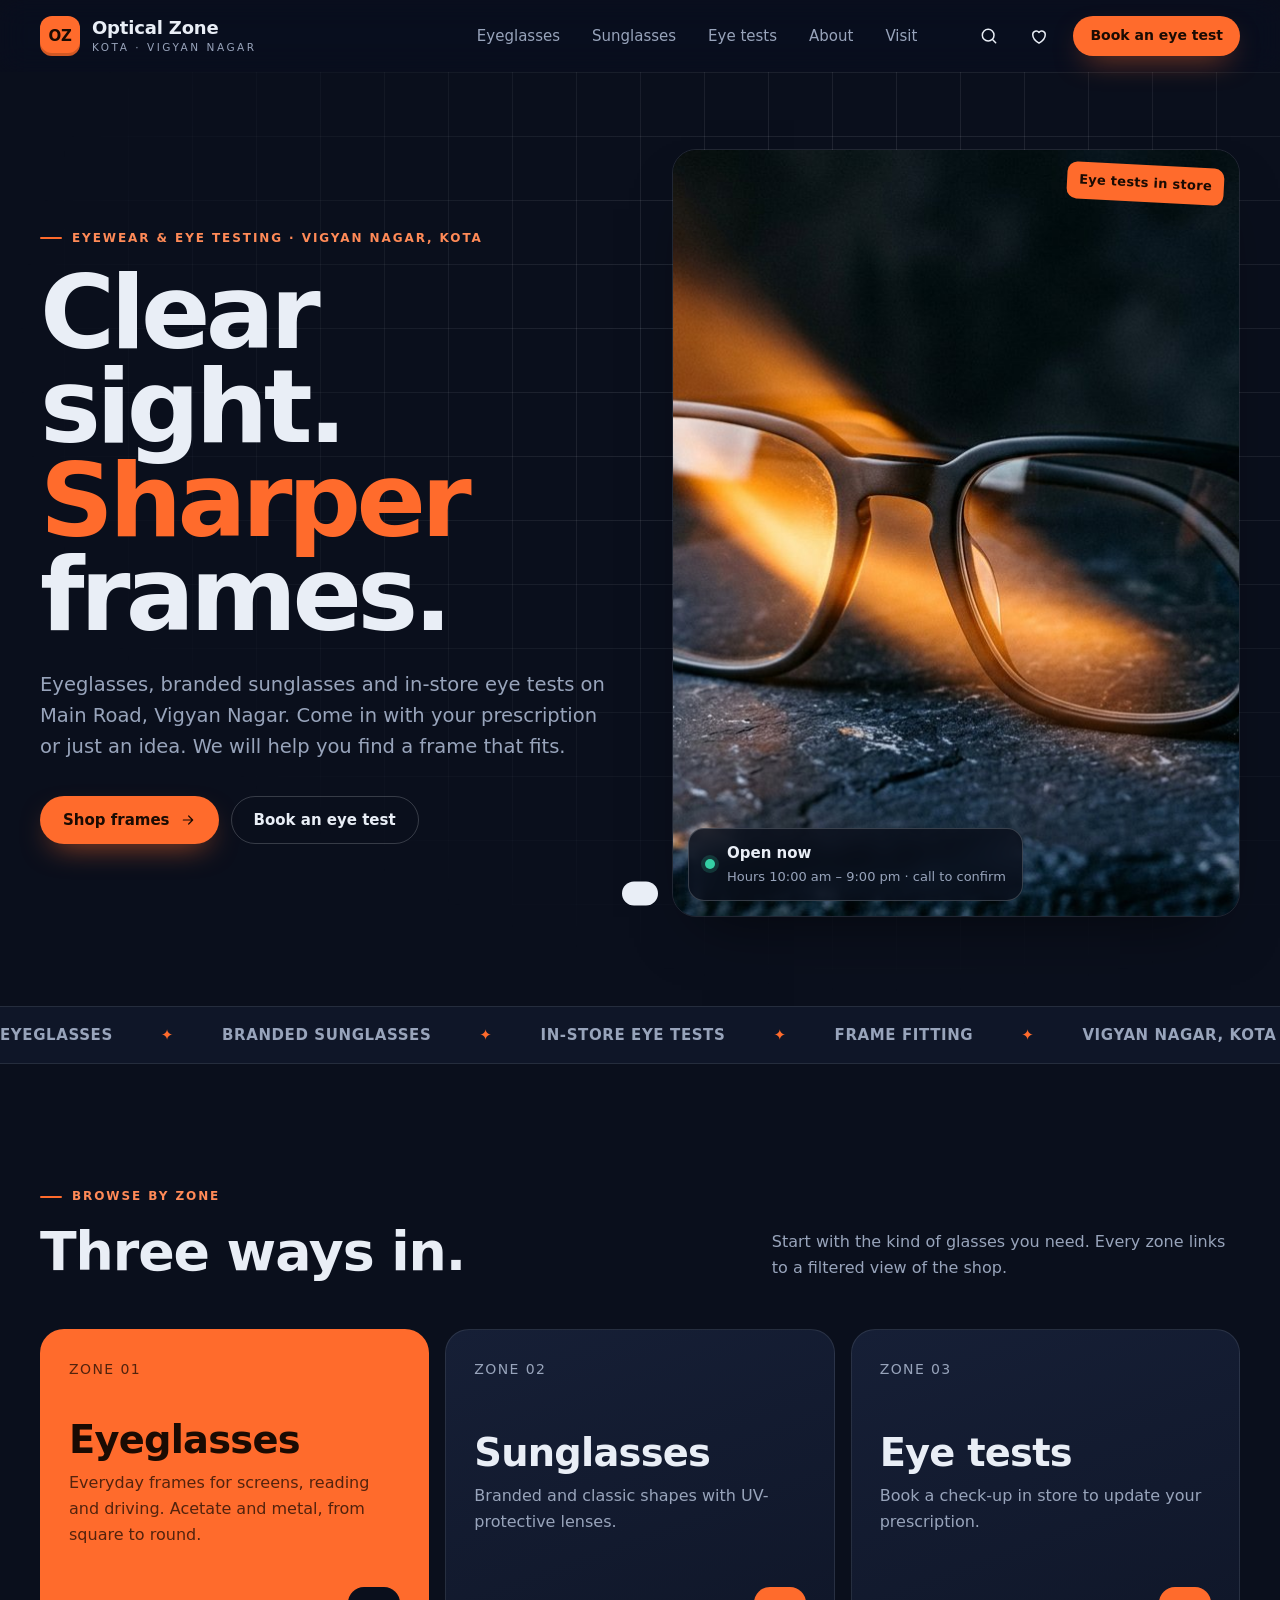
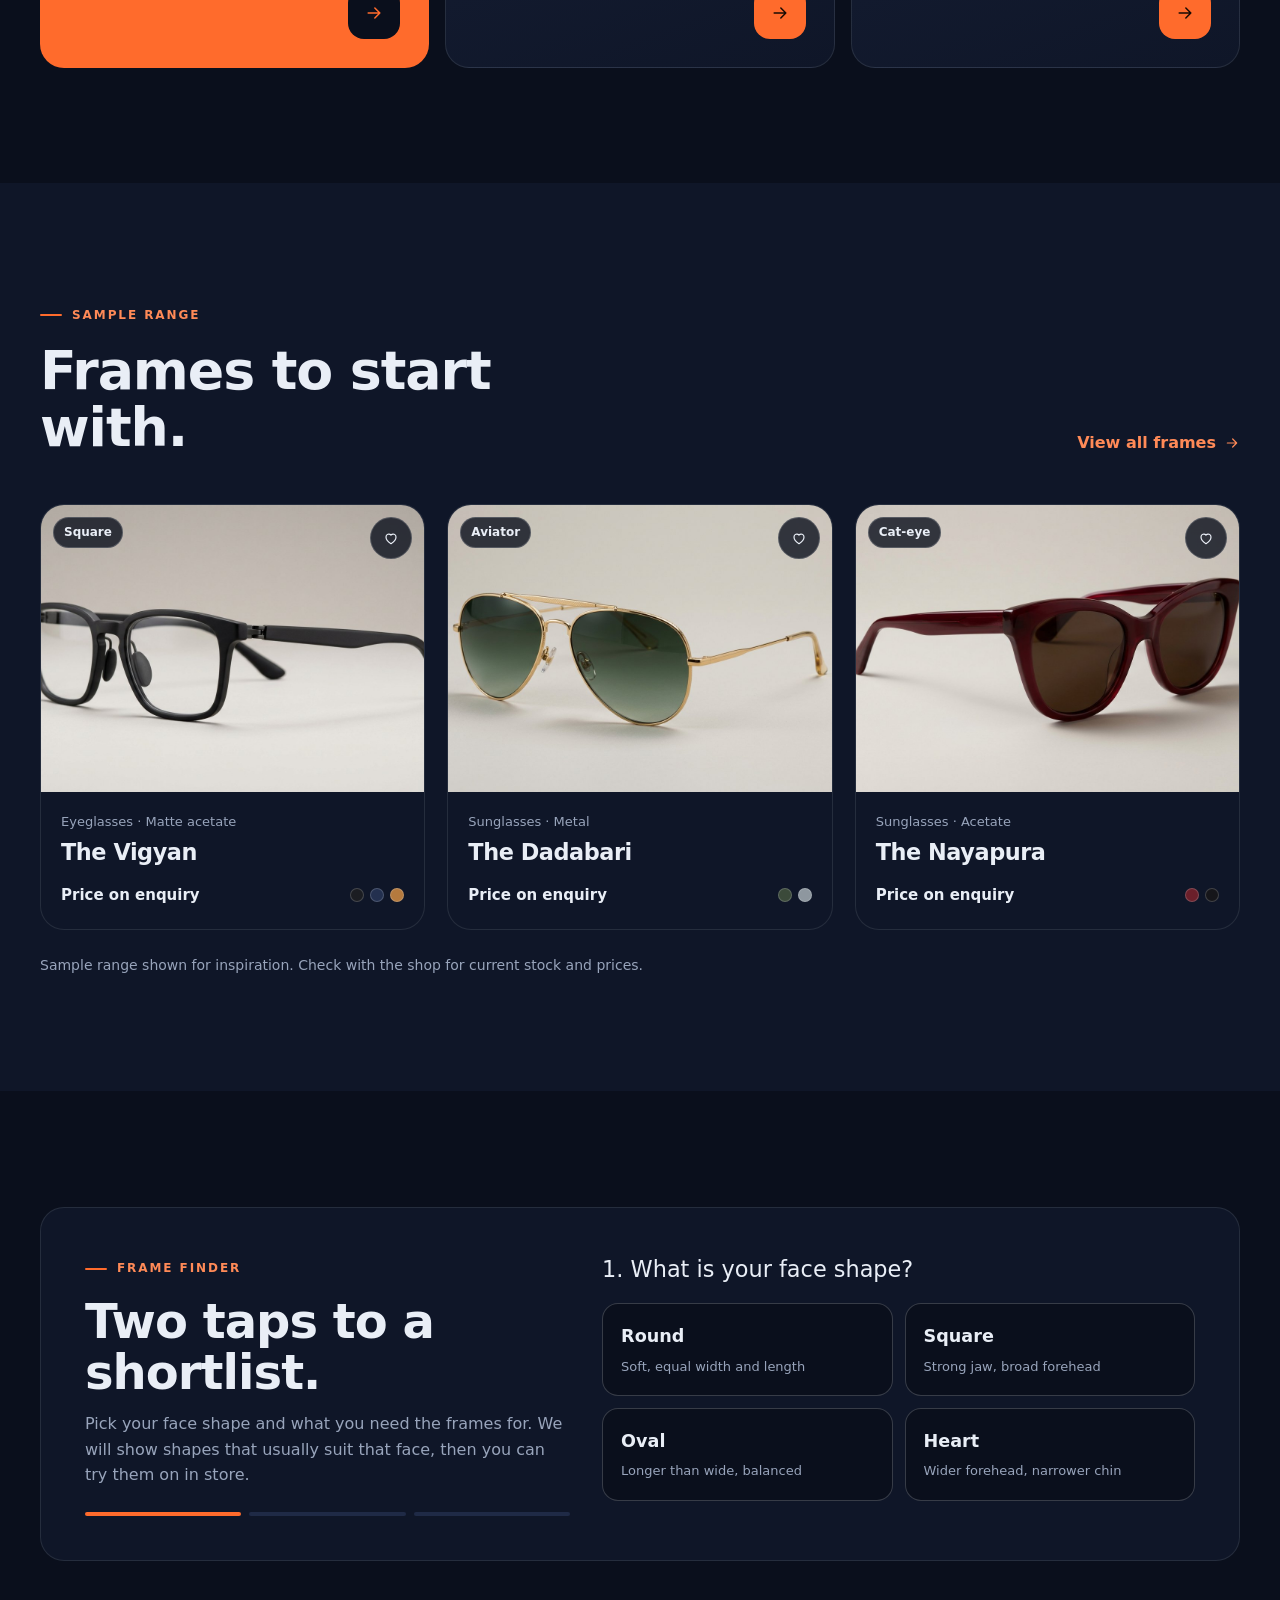
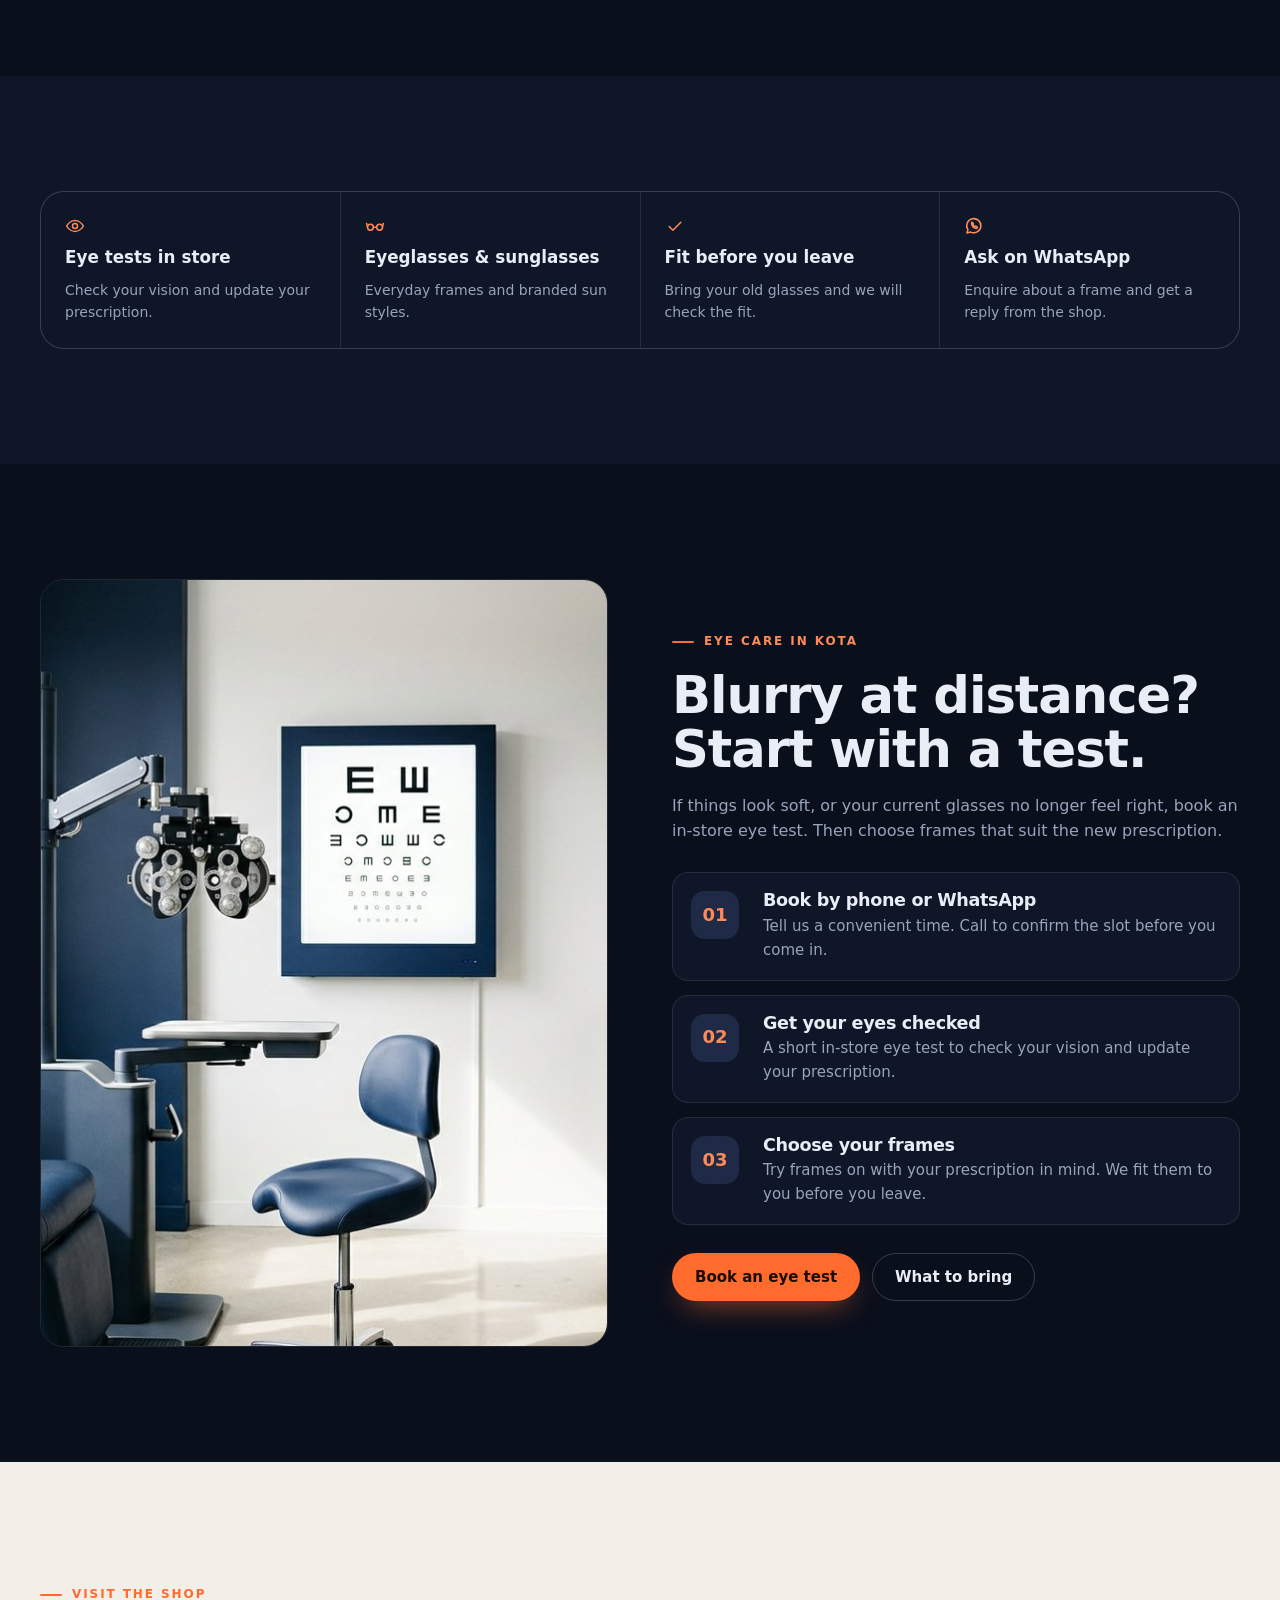
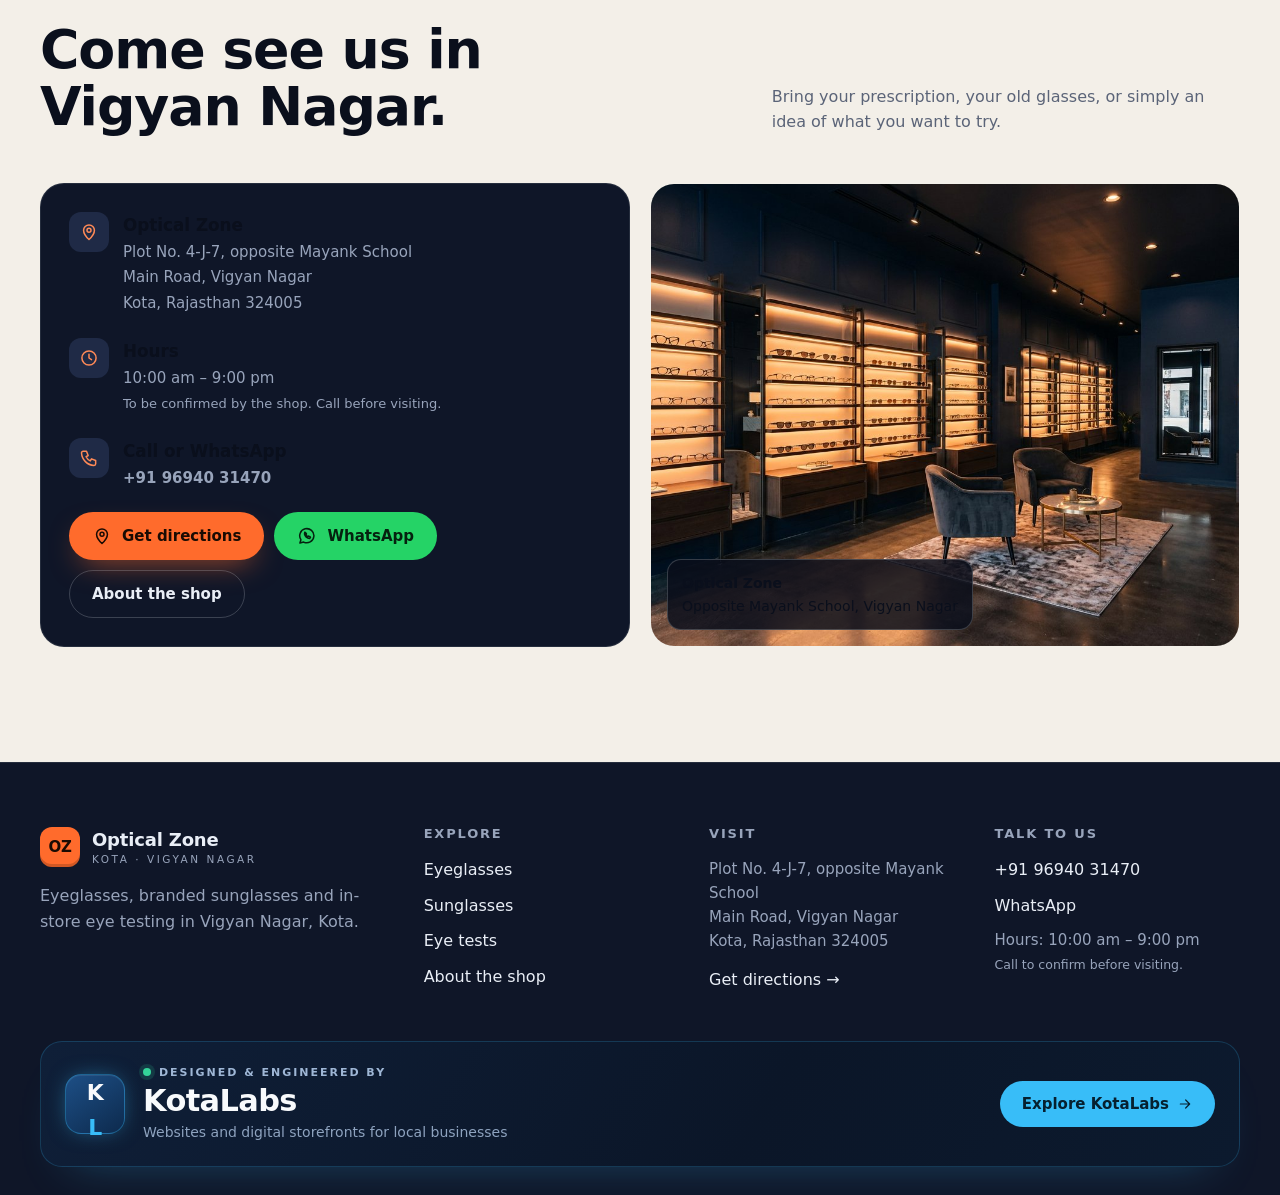
==== commit 5b1bd545: "Add KotaLabs 'Designed & engineered by' card to footer - Replace the footer credit line with a KotaL" ====
--- a/index.html
+++ b/index.html
@@ -285,13 +285,16 @@
         </ul>
       </div>
     </div>
-    <div class="kl-credit">
-      <span>Designed &amp; engineered by <strong style="color:var(--text)">KotaLabs</strong></span>
-      <a href="https://kotalabs.in" target="_blank" rel="noopener">Explore KotaLabs ↗</a>
-    </div>
-    <div class="legal">
-      <span>© <span data-biz="year">2026</span> Optical Zone, Kota. All rights reserved.</span>
-      <span>Prices and stock change. Please check with the shop.</span>
+    <div class="kl-card">
+      <div class="kl-card__brand">
+        <span class="kl-card__mark" aria-hidden="true">K<b>L</b></span>
+        <div class="kl-card__text">
+          <span class="kl-card__eyebrow"><span class="kl-card__dot" aria-hidden="true"></span>Designed &amp; engineered by</span>
+          <span class="kl-card__name">KotaLabs</span>
+          <span class="kl-card__tag">Websites and digital storefronts for local businesses</span>
+        </div>
+      </div>
+      <a class="kl-card__cta" href="https://kotalabs.in" target="_blank" rel="noopener">Explore KotaLabs <svg class="icon icon--sm" aria-hidden="true" focusable="false"><use href="assets/icons.svg#i-arrow-right"/></svg></a>
     </div>
   </div>
 </footer>
--- a/css/styles.css
+++ b/css/styles.css
@@ -469,9 +469,34 @@
 .footer-grid a:hover { color: var(--signal-hi); }
 .footer-grid p { color: var(--muted); max-width: 36ch; margin-top: 16px; }
 .footer-grid .muted { color: var(--muted); font-size: 15px; }
-.kl-credit { margin-top: 48px; display: flex; flex-wrap: wrap; align-items: center; justify-content: space-between; gap: 16px; padding: 18px 22px; border-radius: 18px; background: var(--ink); border: 1px solid var(--line); font-size: 14px; color: var(--muted); }
-.kl-credit a { color: var(--text); font-weight: 600; text-decoration: none; }
-.kl-credit a:hover { color: var(--signal-hi); }
+.kl-card {
+  margin-top: 48px; display: flex; flex-wrap: wrap; align-items: center; justify-content: space-between; gap: 22px;
+  padding: 22px 24px; border-radius: 22px;
+  background: linear-gradient(120deg, #0f1f38 0%, #0b1628 60%, #0c1a2e 100%);
+  border: 1px solid rgba(56, 189, 248, 0.2); box-shadow: 0 24px 48px -32px rgba(56, 189, 248, 0.35);
+}
+.kl-card__brand { display: flex; align-items: center; gap: 18px; min-width: 0; }
+.kl-card__mark {
+  width: 60px; height: 60px; flex: none; border-radius: 16px; display: grid; place-items: center;
+  background: linear-gradient(145deg, #1d4f86, #0d2a4d); border: 1px solid rgba(56, 189, 248, 0.35);
+  color: #f8fafc; font-family: var(--display); font-weight: 700; font-size: 22px; letter-spacing: -0.02em;
+  box-shadow: 0 0 22px -6px rgba(56, 189, 248, 0.6), inset 0 1px 0 rgba(255,255,255,.08);
+}
+.kl-card__mark b { color: #38bdf8; font-weight: 700; }
+.kl-card__text { display: flex; flex-direction: column; gap: 4px; min-width: 0; }
+.kl-card__eyebrow { display: inline-flex; align-items: center; gap: 8px; font-family: var(--display); font-size: 11px; font-weight: 600; letter-spacing: 0.18em; text-transform: uppercase; color: #9fb7d6; }
+.kl-card__dot { width: 8px; height: 8px; border-radius: 50%; background: #34d399; box-shadow: 0 0 0 4px rgba(52, 211, 153, 0.15); animation: pulse-kl 2.4s infinite; }
+@keyframes pulse-kl { 0%, 100% { box-shadow: 0 0 0 3px rgba(52,211,153,.18); } 50% { box-shadow: 0 0 0 7px rgba(52,211,153,.03); } }
+.kl-card__name { font-family: var(--display); font-weight: 700; font-size: clamp(1.5rem, 3vw, 1.9rem); letter-spacing: -0.02em; color: #f8fafc; line-height: 1.05; }
+.kl-card__tag { font-size: 14px; color: #8ea3bf; }
+.kl-card__cta {
+  display: inline-flex; align-items: center; gap: 8px; min-height: 46px; padding: 0 22px; border-radius: 999px;
+  background: #38bdf8; color: #06202f; font-weight: 600; font-size: 15px; text-decoration: none; white-space: nowrap;
+  transition: transform .2s ease, background .2s ease, box-shadow .2s ease;
+}
+.kl-card__cta:hover { background: #7dd3fc; transform: translateY(-2px); box-shadow: 0 12px 26px -12px rgba(56,189,248,.8); }
+.kl-card__cta:focus-visible { outline: 2px solid #38bdf8; outline-offset: 3px; }
+@media (max-width: 560px) { .kl-card__cta { width: 100%; justify-content: center; } }
 .legal { display: flex; flex-wrap: wrap; justify-content: space-between; gap: 12px; margin-top: 24px; color: var(--muted); font-size: 13px; }
 
 /* ---------- Reveal ---------- */
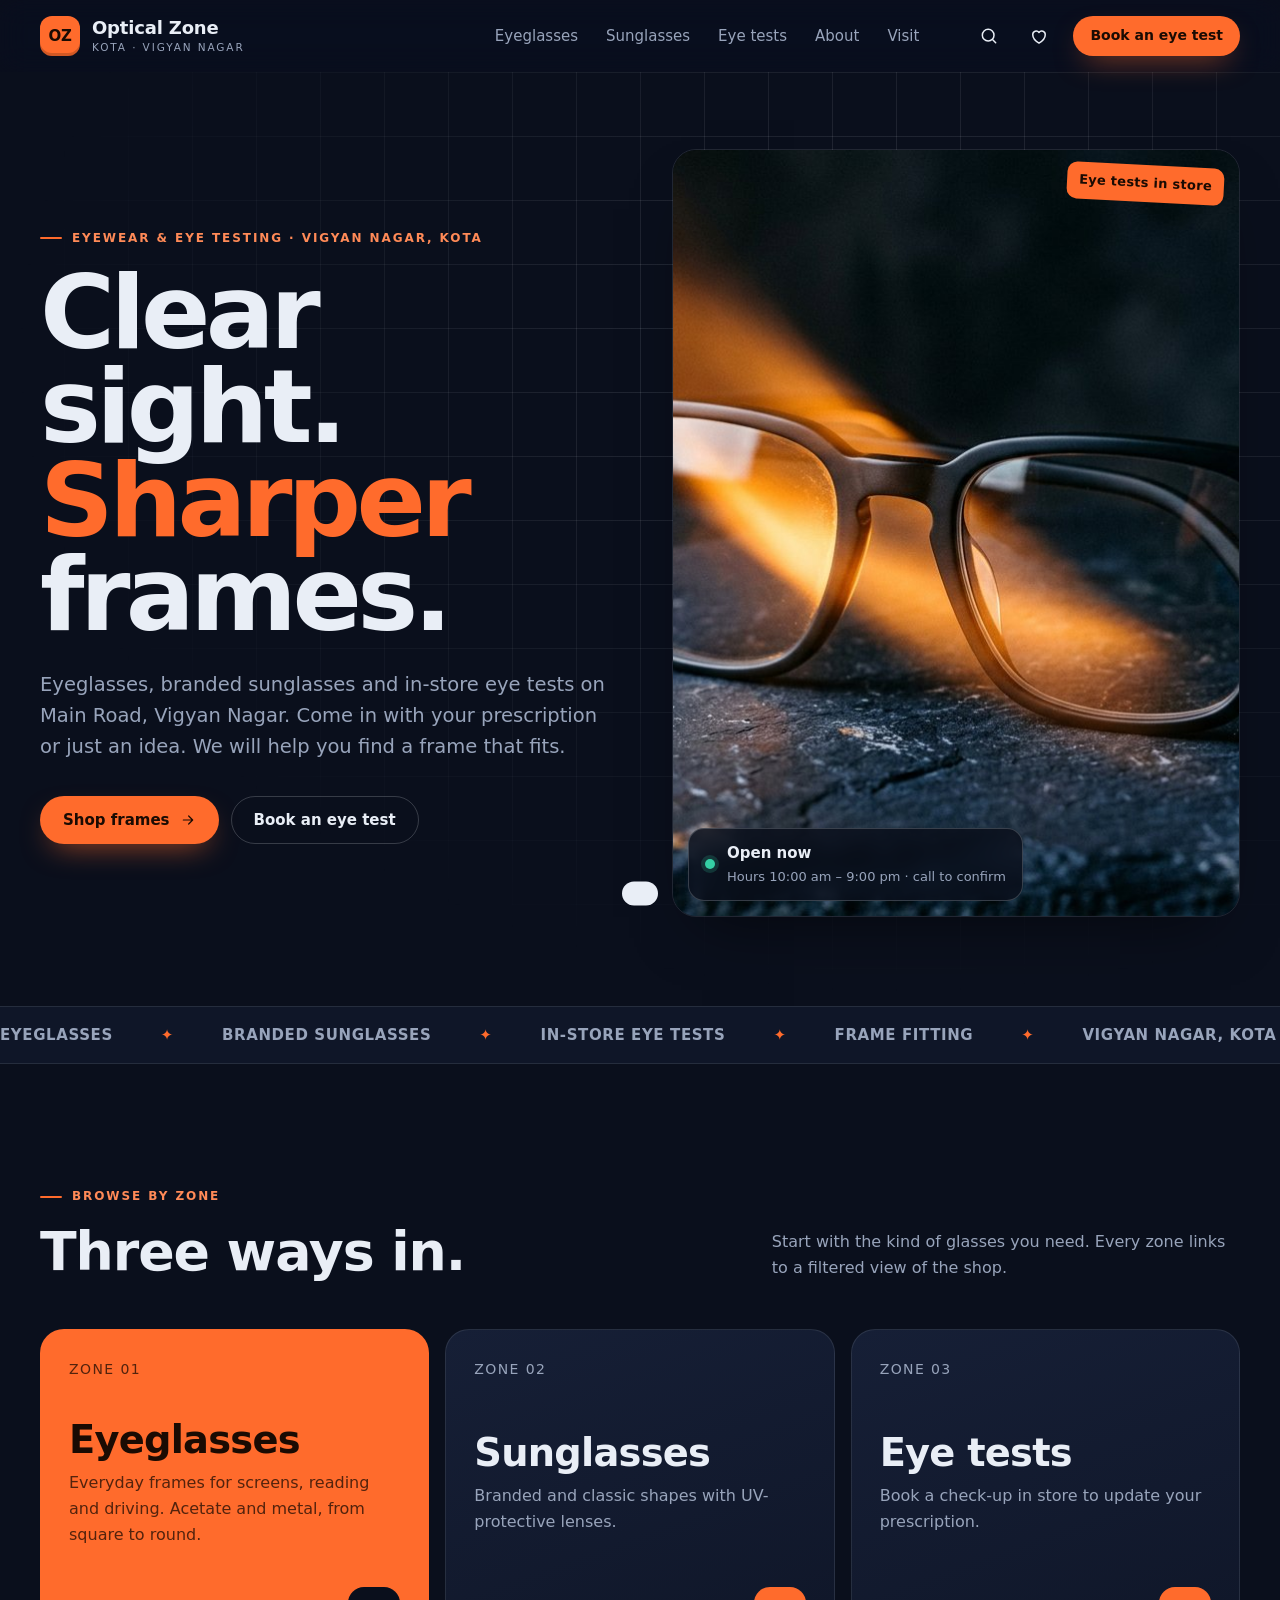
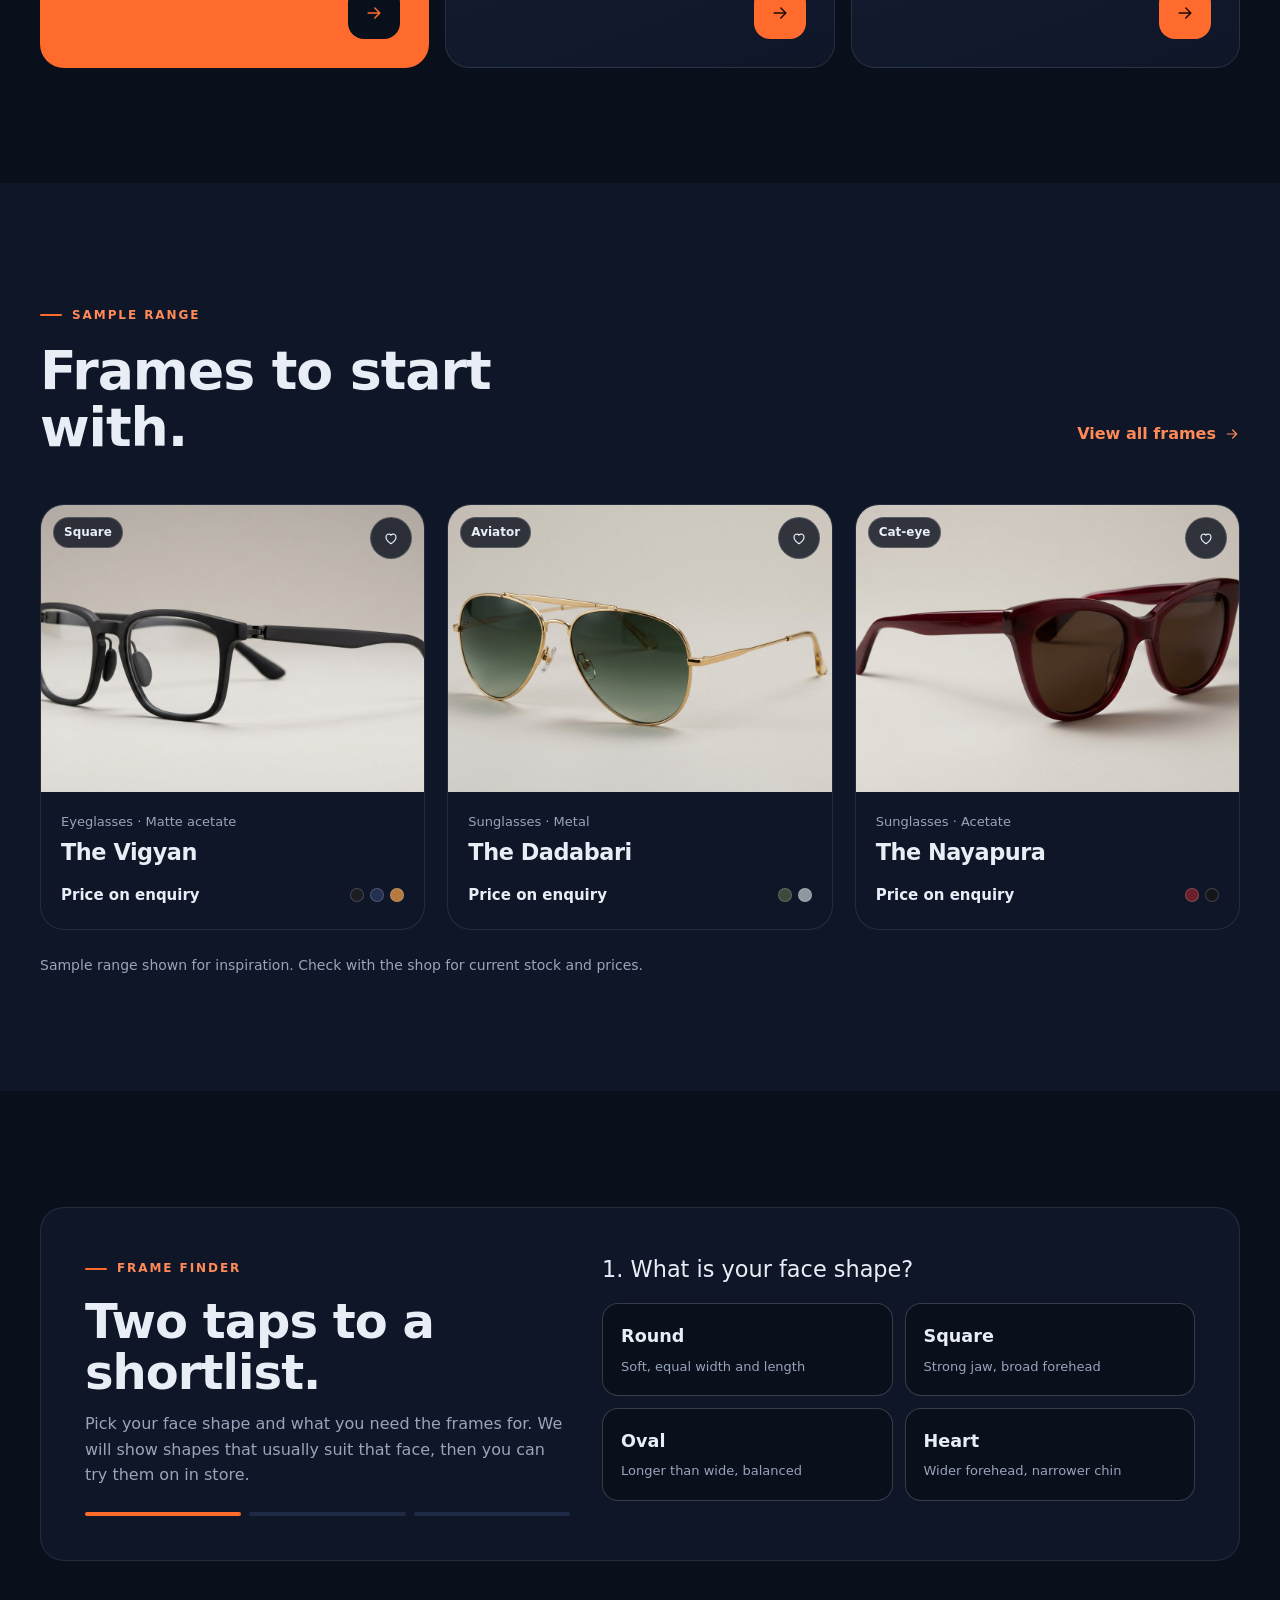
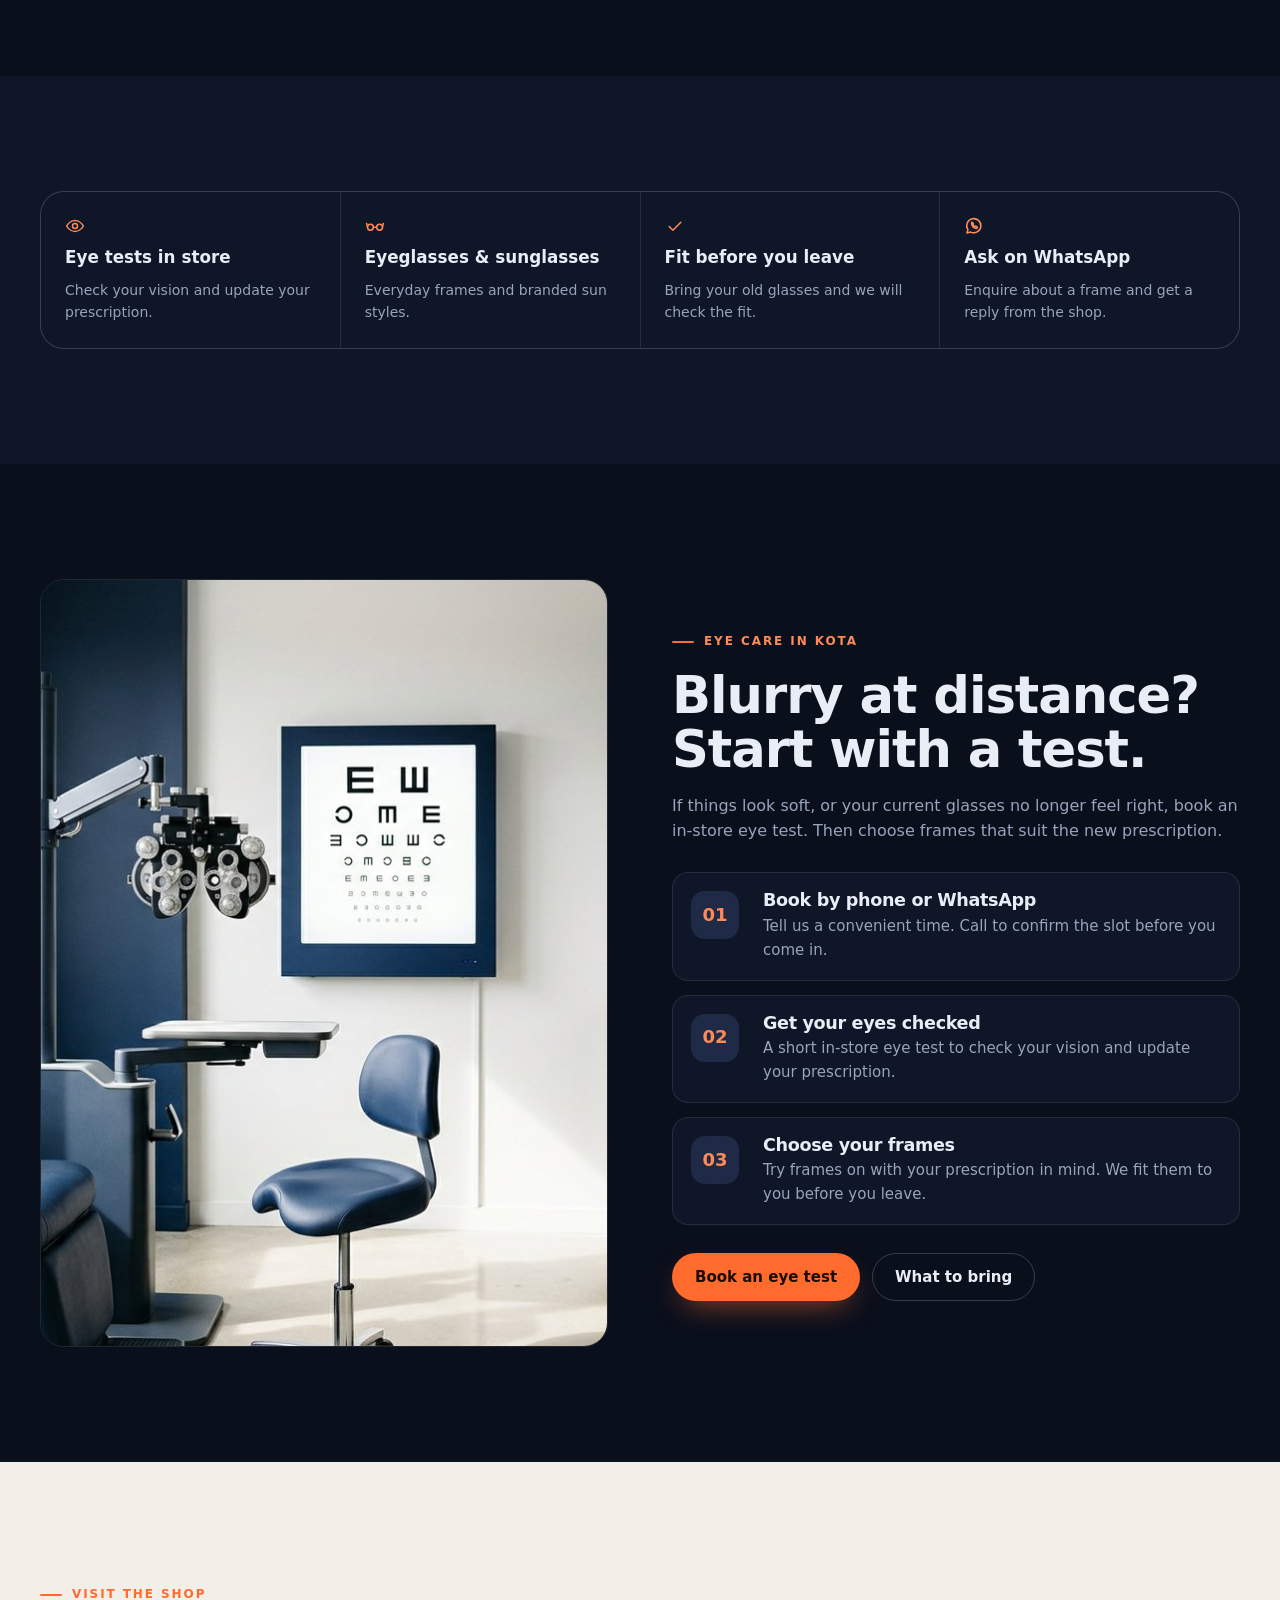
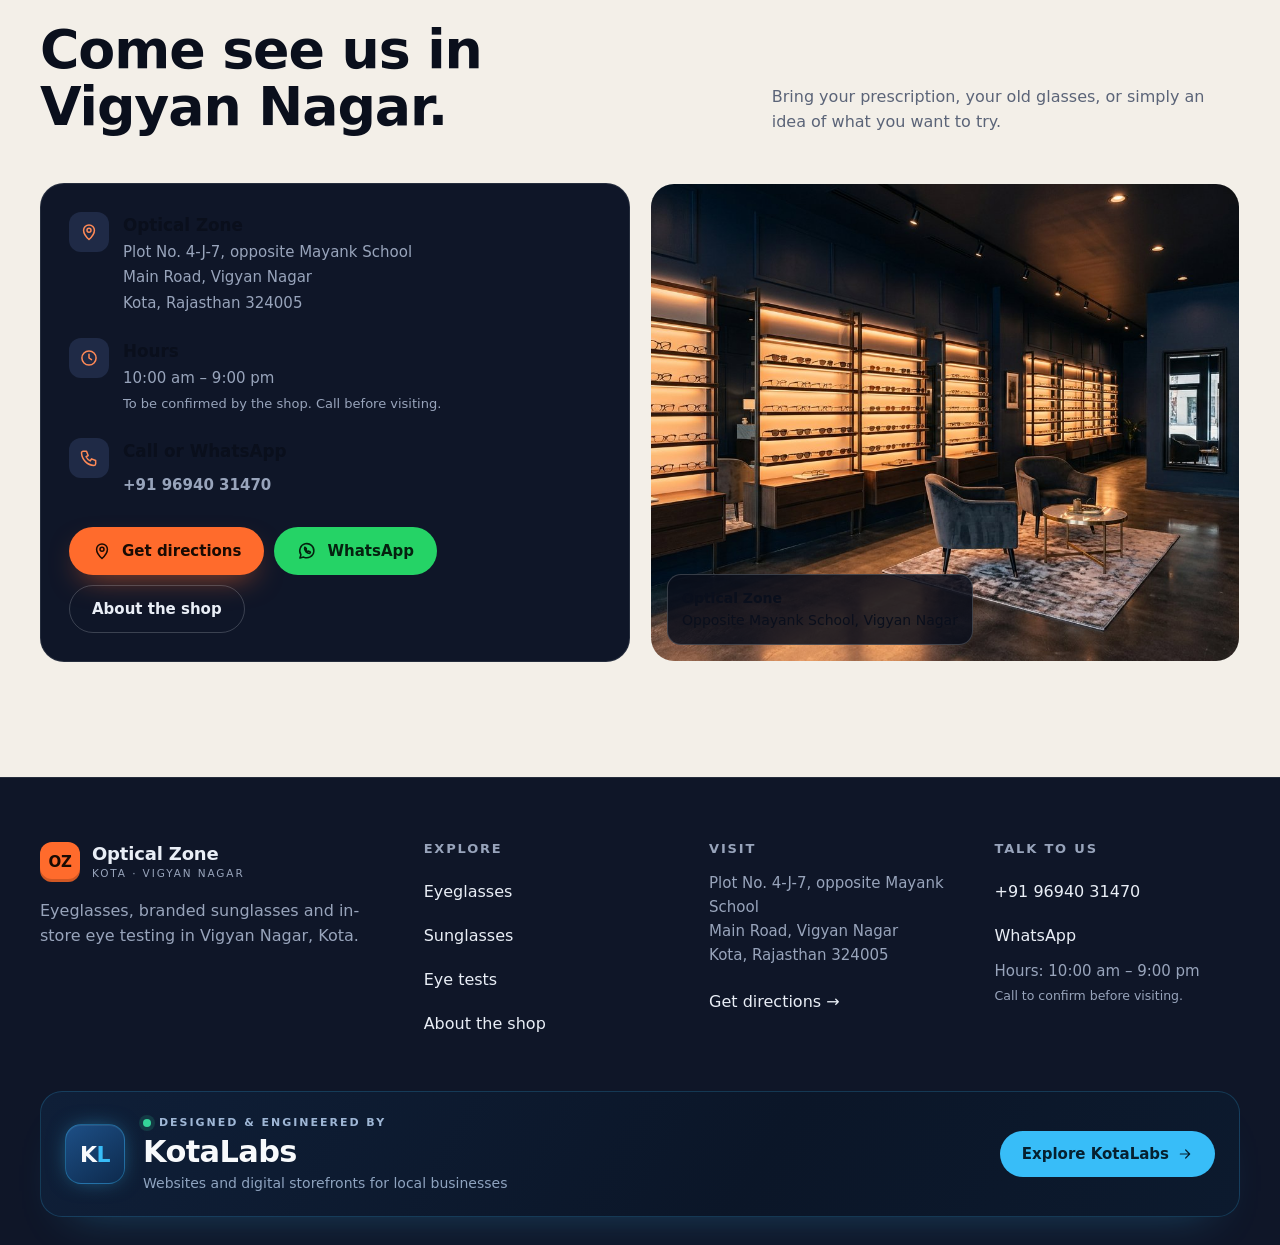
==== commit 3d5033be: "Make website responsive across phone, tablet and desktop Verified in headless Chromium at 320-1440px" ====
--- a/index.html
+++ b/index.html
@@ -21,7 +21,7 @@
   <div class="container site-header__inner">
     <a class="brand" href="index.html" aria-label="Optical Zone Kota, home">
         <span class="brand__mark" aria-hidden="true">OZ</span>
-        <span class="brand__text"><span class="brand__name">Optical Zone</span><span class="brand__sub">Kota · Vigyan Nagar</span></span>
+        <span class="brand__text"><span class="brand__name">Optical Zone</span><span class="brand__sub">Kota<span class="brand__area"> · Vigyan Nagar</span></span></span>
       </a>
     <nav class="nav" aria-label="Main">
       <a class="nav__link" href="shop.html?category=eyeglasses">Eyeglasses</a>
@@ -43,7 +43,7 @@
   <div class="mobile-menu__top">
     <a class="brand" href="index.html" aria-label="Optical Zone Kota, home">
         <span class="brand__mark" aria-hidden="true">OZ</span>
-        <span class="brand__text"><span class="brand__name">Optical Zone</span><span class="brand__sub">Kota · Vigyan Nagar</span></span>
+        <span class="brand__text"><span class="brand__name">Optical Zone</span><span class="brand__sub">Kota<span class="brand__area"> · Vigyan Nagar</span></span></span>
       </a>
     <button class="icon-btn" type="button" data-close aria-label="Close menu"><svg class="icon" aria-hidden="true" focusable="false"><use href="assets/icons.svg#i-close"/></svg></button>
   </div>
@@ -258,7 +258,7 @@
       <div>
         <a class="brand" href="index.html" aria-label="Optical Zone Kota, home">
         <span class="brand__mark" aria-hidden="true">OZ</span>
-        <span class="brand__text"><span class="brand__name">Optical Zone</span><span class="brand__sub">Kota · Vigyan Nagar</span></span>
+        <span class="brand__text"><span class="brand__name">Optical Zone</span><span class="brand__sub">Kota<span class="brand__area"> · Vigyan Nagar</span></span></span>
       </a>
         <p>Eyeglasses, branded sunglasses and in-store eye testing in Vigyan Nagar, Kota.</p>
       </div>
--- a/css/styles.css
+++ b/css/styles.css
@@ -90,7 +90,7 @@
 .btn {
   display: inline-flex; align-items: center; justify-content: center; gap: 10px;
   min-height: 48px; padding: 0 22px; border-radius: 999px; border: 1px solid transparent;
-  font-weight: 600; font-size: 15px; text-decoration: none; white-space: nowrap;
+  font-weight: 600; font-size: 15px; text-decoration: none; text-align: center; max-width: 100%;
   transition: transform .2s ease, background .2s ease, border-color .2s ease, color .2s ease, box-shadow .2s ease;
 }
 .btn:hover { transform: translateY(-2px); }
@@ -103,7 +103,7 @@
 .btn-wa:hover { background: #3be07a; }
 .btn-sm { min-height: 40px; padding: 0 16px; font-size: 14px; }
 .btn-block { width: 100%; }
-.link-arrow { display: inline-flex; align-items: center; gap: 8px; font-weight: 600; text-decoration: none; color: var(--signal-hi); }
+.link-arrow { display: inline-flex; align-items: center; gap: 8px; min-height: 44px; font-weight: 600; text-decoration: none; color: var(--signal-hi); }
 .link-arrow:hover .icon { transform: translateX(4px); }
 .link-arrow .icon { transition: transform .2s; }
 .icon-btn {
@@ -132,14 +132,23 @@
   box-shadow: inset 0 -3px 0 rgba(0,0,0,.18);
 }
 .brand__text { display: flex; flex-direction: column; line-height: 1; }
-.brand__name { font-weight: 700; font-size: 18px; letter-spacing: -0.01em; }
-.brand__sub { font-size: 10.5px; letter-spacing: .24em; text-transform: uppercase; color: var(--muted); margin-top: 5px; }
+.brand__name { font-weight: 700; font-size: 18px; letter-spacing: -0.01em; white-space: nowrap; }
+.brand__sub { font-size: 10.5px; letter-spacing: .18em; text-transform: uppercase; color: var(--muted); margin-top: 5px; white-space: nowrap; }
+.brand__area { display: none; }
+@media (min-width: 480px) { .brand__area { display: inline; } }
 .nav { display: none; gap: 4px; margin-left: auto; }
-.nav__link { padding: 10px 14px; border-radius: 10px; text-decoration: none; color: var(--muted); font-weight: 500; font-size: 15px; transition: color .2s, background .2s; }
+.nav__link { padding: 10px 12px; border-radius: 10px; text-decoration: none; color: var(--muted); font-weight: 500; font-size: 15px; white-space: nowrap; transition: color .2s, background .2s; }
 .nav__link:hover, .nav__link[aria-current="page"] { color: var(--text); background: var(--ink-3); }
 .header-actions { display: flex; align-items: center; gap: 6px; margin-left: auto; }
 .header-actions .btn { display: none; }
 .menu-toggle { display: grid; }
+@media (max-width: 400px) {
+  .site-header__inner { gap: 10px; }
+  .brand__mark { width: 36px; height: 36px; font-size: 14px; }
+  .brand__name { font-size: 16px; }
+  .header-actions { gap: 0; }
+  .header-actions .icon-btn { width: 40px; height: 40px; }
+}
 @media (min-width: 900px) {
   .nav { display: flex; }
   .menu-toggle { display: none; }
@@ -147,6 +156,11 @@
 }
 @media (min-width: 1180px) {
   .header-actions .btn { display: inline-flex; margin-left: 6px; }
+}
+@media (min-width: 900px) and (max-width: 1179px) {
+  .nav { gap: 0; }
+  .nav__link { padding: 10px 9px; font-size: 14.5px; }
+  .site-header__inner { gap: 16px; }
 }
 
 .mobile-menu { position: fixed; inset: 0; z-index: 60; background: var(--ink); padding: 24px; display: none; flex-direction: column; gap: 6px; overflow-y: auto; }
@@ -264,13 +278,14 @@
 .pcard__save:hover { color: var(--signal); }
 .pcard__save[aria-pressed="true"] { background: var(--signal); color: var(--signal-ink); border-color: transparent; }
 .pcard__save[aria-pressed="true"] .icon { fill: currentColor; }
-.pcard__body { padding: 20px 20px 22px; display: grid; gap: 8px; flex: 1; align-content: start; }
+.pcard__body { padding: 16px 16px 18px; display: grid; gap: 8px; flex: 1; align-content: start; }
+@media (min-width: 700px) { .pcard__body { padding: 20px 20px 22px; } }
 .pcard__meta { font-size: 13px; color: var(--muted); }
 .pcard h3 { font-size: 1.4rem; }
 .pcard h3 a { text-decoration: none; }
 .pcard h3 a::after { content: ""; position: absolute; inset: 0; }
-.pcard__foot { display: flex; align-items: center; justify-content: space-between; gap: 12px; margin-top: 10px; }
-.price { font-family: var(--display); font-weight: 600; color: var(--text); font-size: 15px; }
+.pcard__foot { display: flex; flex-wrap: wrap; align-items: center; justify-content: space-between; gap: 8px 12px; margin-top: 10px; }
+.price { font-family: var(--display); font-weight: 600; color: var(--text); font-size: 15px; white-space: nowrap; }
 .swatches { display: flex; gap: 6px; }
 .swatch-dot { width: 14px; height: 14px; border-radius: 50%; border: 1px solid var(--line-strong); }
 
@@ -301,7 +316,9 @@
 @media (max-width: 520px) { .choices { grid-template-columns: 1fr; } }
 
 /* Eye test band */
-.band { display: grid; gap: 40px; align-items: center; }
+.band { display: grid; grid-template-columns: minmax(0, 1fr); gap: 40px; align-items: center; }
+.band > * { min-width: 0; }
+.contact-panel { min-width: 0; }
 .band img { width: 100%; aspect-ratio: 4 / 3; object-fit: cover; border-radius: var(--radius-lg); border: 1px solid var(--line); }
 .steps { display: grid; gap: 14px; margin-top: 28px; counter-reset: step; }
 .step { display: grid; grid-template-columns: 56px 1fr; gap: 16px; padding: 18px; border-radius: 16px; background: var(--ink-2); border: 1px solid var(--line); }
@@ -317,7 +334,7 @@
 .visit__row .icon-wrap { width: 40px; height: 40px; border-radius: 12px; background: var(--ink-4); display: grid; place-items: center; color: var(--signal-hi); }
 .visit__row strong { display: block; font-family: var(--display); font-size: 1.05rem; }
 .visit__row span, .visit__row a { color: var(--muted); font-size: 15px; }
-.visit__row a { text-decoration: none; color: var(--text); font-weight: 600; }
+.visit__row a { text-decoration: none; color: var(--text); font-weight: 600; display: inline-flex; align-items: center; min-height: 40px; }
 .visit__row a:hover { color: var(--signal-hi); }
 .visit__actions { display: flex; flex-wrap: wrap; gap: 10px; }
 .visit__media { border-radius: var(--radius-lg); overflow: hidden; border: 1px solid var(--line); min-height: 280px; position: relative; }
@@ -339,8 +356,8 @@
 .page-hero::before { content: ""; position: absolute; inset: 0; z-index: -1; background: radial-gradient(60% 80% at 90% 0%, rgba(255,107,44,.16), transparent 60%); }
 .page-hero h1 { font-size: clamp(2.6rem, 6vw, 4.8rem); letter-spacing: -0.04em; max-width: 16ch; }
 .page-hero p { color: var(--muted); max-width: 56ch; margin-top: 18px; font-size: 1.08rem; }
-.crumbs { display: flex; flex-wrap: wrap; gap: 8px; font-size: 14px; color: var(--muted); margin-bottom: 22px; }
-.crumbs a { text-decoration: none; }
+.crumbs { display: flex; flex-wrap: wrap; gap: 8px; font-size: 14px; color: var(--muted); margin-bottom: 22px; overflow-wrap: anywhere; }
+.crumbs a { text-decoration: none; display: inline-flex; align-items: center; min-height: 36px; }
 .crumbs a:hover { color: var(--text); }
 .crumbs span[aria-hidden] { opacity: .5; }
 
@@ -366,6 +383,7 @@
 .toggle-filters { display: inline-flex; align-items: center; gap: 8px; min-height: 44px; padding: 0 16px; border-radius: 999px; border: 1px solid var(--line-strong); background: transparent; font-weight: 600; font-size: 14px; }
 .toggle-filters[aria-expanded="true"] { background: var(--text); color: var(--ink); }
 .grid-shop { display: grid; gap: 18px; grid-template-columns: repeat(2, 1fr); }
+@media (max-width: 379px) { .grid-products, .grid-shop { grid-template-columns: minmax(0, 1fr); } }
 @media (min-width: 720px) { .grid-shop { grid-template-columns: repeat(3, 1fr); } }
 @media (min-width: 1100px) { .shop { grid-template-columns: 280px 1fr; align-items: start; } .filters { display: block; position: sticky; top: calc(var(--header-h) + 20px); } .toggle-filters { display: none; } .grid-shop { gap: 22px; } }
 @media (min-width: 1280px) { .grid-shop { grid-template-columns: repeat(3, 1fr); } }
@@ -401,8 +419,9 @@
 .accordion details { border-bottom: 1px solid var(--line); }
 .accordion summary { list-style: none; cursor: pointer; display: flex; justify-content: space-between; align-items: center; padding: 18px 0; font-family: var(--display); font-weight: 600; font-size: 1.05rem; }
 .accordion summary::-webkit-details-marker { display: none; }
-.accordion summary .icon { transition: transform .25s; }
-.accordion details[open] summary .icon { transform: rotate(45deg); }
+.accordion summary .icon-minus, .faq summary .icon-minus { display: none; }
+.accordion details[open] summary .icon-plus, .faq details[open] summary .icon-plus { display: none; }
+.accordion details[open] summary .icon-minus, .faq details[open] summary .icon-minus { display: block; }
 .accordion .acc-body { padding: 0 0 20px; color: var(--muted); display: grid; gap: 8px; }
 .accordion ul li { position: relative; padding-left: 22px; }
 .accordion ul li::before { content: ""; position: absolute; left: 0; top: .6em; width: 10px; height: 2px; background: var(--signal); }
@@ -410,14 +429,14 @@
 @media (min-width: 900px) { .pdp { grid-template-columns: 1.05fr 1fr; align-items: start; } .pdp__media { position: sticky; top: calc(var(--header-h) + 24px); } }
 
 /* ---------- Forms ---------- */
-.form { display: grid; gap: 18px; }
-.form-grid { display: grid; gap: 18px; grid-template-columns: 1fr; }
+.form { display: grid; gap: 18px; grid-template-columns: minmax(0, 1fr); min-width: 0; }
+.form-grid { display: grid; gap: 18px; grid-template-columns: minmax(0, 1fr); }
 @media (min-width: 640px) { .form-grid { grid-template-columns: 1fr 1fr; } }
-.field { display: grid; gap: 8px; }
+.field { display: grid; gap: 8px; min-width: 0; }
 .field.full { grid-column: 1 / -1; }
 .field label { font-weight: 600; font-size: 14px; }
 .field input, .field select, .field textarea {
-  width: 100%; background: var(--ink); border: 1px solid var(--line-strong); border-radius: 14px; padding: 14px 16px; font-size: 16px; min-height: 52px; outline: none; transition: border-color .2s, box-shadow .2s;
+  width: 100%; min-width: 0; max-width: 100%; background: var(--ink); border: 1px solid var(--line-strong); border-radius: 14px; padding: 14px 16px; font-size: 16px; min-height: 52px; outline: none; transition: border-color .2s, box-shadow .2s;
 }
 .field textarea { min-height: 130px; resize: vertical; }
 .field select { appearance: none; background-image: url("data:image/svg+xml,%3Csvg xmlns='http://www.w3.org/2000/svg' width='12' height='8' fill='none' stroke='%2398a4bb' stroke-width='2'%3E%3Cpath d='M1 1l5 5 5-5'/%3E%3C/svg%3E"); background-repeat: no-repeat; background-position: right 16px center; padding-right: 40px; }
@@ -440,10 +459,9 @@
 /* ---------- FAQ ---------- */
 .faq { display: grid; gap: 10px; max-width: 860px; }
 .faq details { background: var(--ink-2); border: 1px solid var(--line); border-radius: 16px; padding: 0 22px; }
-.faq summary { list-style: none; cursor: pointer; display: flex; justify-content: space-between; gap: 16px; align-items: center; padding: 20px 0; font-family: var(--display); font-weight: 600; font-size: 1.05rem; }
+.faq summary { list-style: none; cursor: pointer; display: flex; justify-content: space-between; gap: 16px; align-items: center; padding: 20px 6px 20px 0; font-family: var(--display); font-weight: 600; font-size: 1.05rem; }
 .faq summary::-webkit-details-marker { display: none; }
-.faq summary .icon { transition: transform .25s; color: var(--signal-hi); }
-.faq details[open] summary .icon { transform: rotate(45deg); }
+.faq summary .icon { color: var(--signal-hi); }
 .faq details p { color: var(--muted); padding-bottom: 20px; }
 
 /* ---------- About ---------- */
@@ -464,10 +482,12 @@
 .footer-grid { display: grid; gap: 40px; grid-template-columns: 1fr; }
 @media (min-width: 800px) { .footer-grid { grid-template-columns: 1.4fr 1fr 1fr 1fr; } }
 .footer-grid h4 { font-family: var(--display); font-size: 13px; letter-spacing: .14em; text-transform: uppercase; color: var(--muted); margin-bottom: 16px; font-weight: 600; }
-.footer-grid ul { display: grid; gap: 10px; }
+.footer-grid ul { display: grid; gap: 4px; }
+.footer-grid ul a, .footer-grid ul li > a { display: inline-flex; align-items: center; min-height: 40px; }
 .footer-grid a { text-decoration: none; color: var(--text); }
 .footer-grid a:hover { color: var(--signal-hi); }
 .footer-grid p { color: var(--muted); max-width: 36ch; margin-top: 16px; }
+.footer-grid p a { display: inline-flex; align-items: center; min-height: 40px; }
 .footer-grid .muted { color: var(--muted); font-size: 15px; }
 .kl-card {
   margin-top: 48px; display: flex; flex-wrap: wrap; align-items: center; justify-content: space-between; gap: 22px;
@@ -477,7 +497,7 @@
 }
 .kl-card__brand { display: flex; align-items: center; gap: 18px; min-width: 0; }
 .kl-card__mark {
-  width: 60px; height: 60px; flex: none; border-radius: 16px; display: grid; place-items: center;
+  width: 60px; height: 60px; flex: none; border-radius: 16px; display: flex; align-items: center; justify-content: center;
   background: linear-gradient(145deg, #1d4f86, #0d2a4d); border: 1px solid rgba(56, 189, 248, 0.35);
   color: #f8fafc; font-family: var(--display); font-weight: 700; font-size: 22px; letter-spacing: -0.02em;
   box-shadow: 0 0 22px -6px rgba(56, 189, 248, 0.6), inset 0 1px 0 rgba(255,255,255,.08);
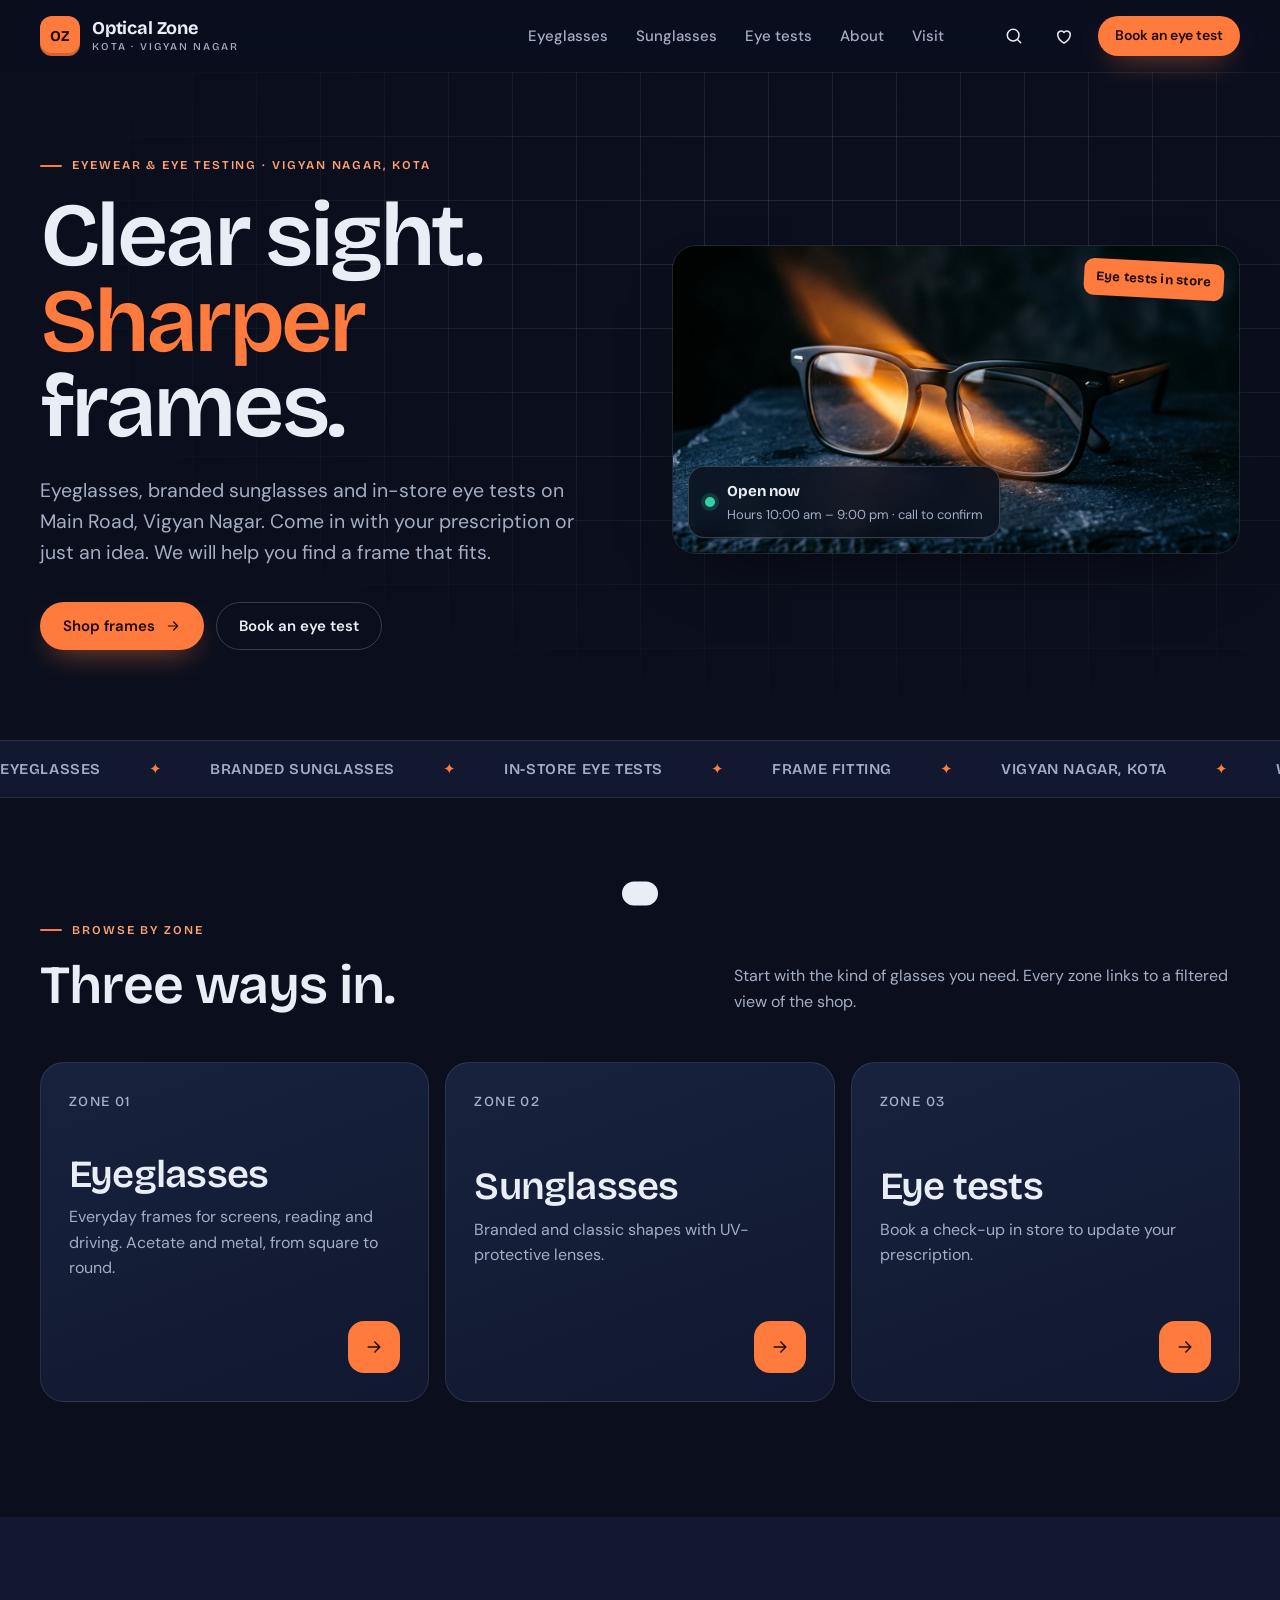
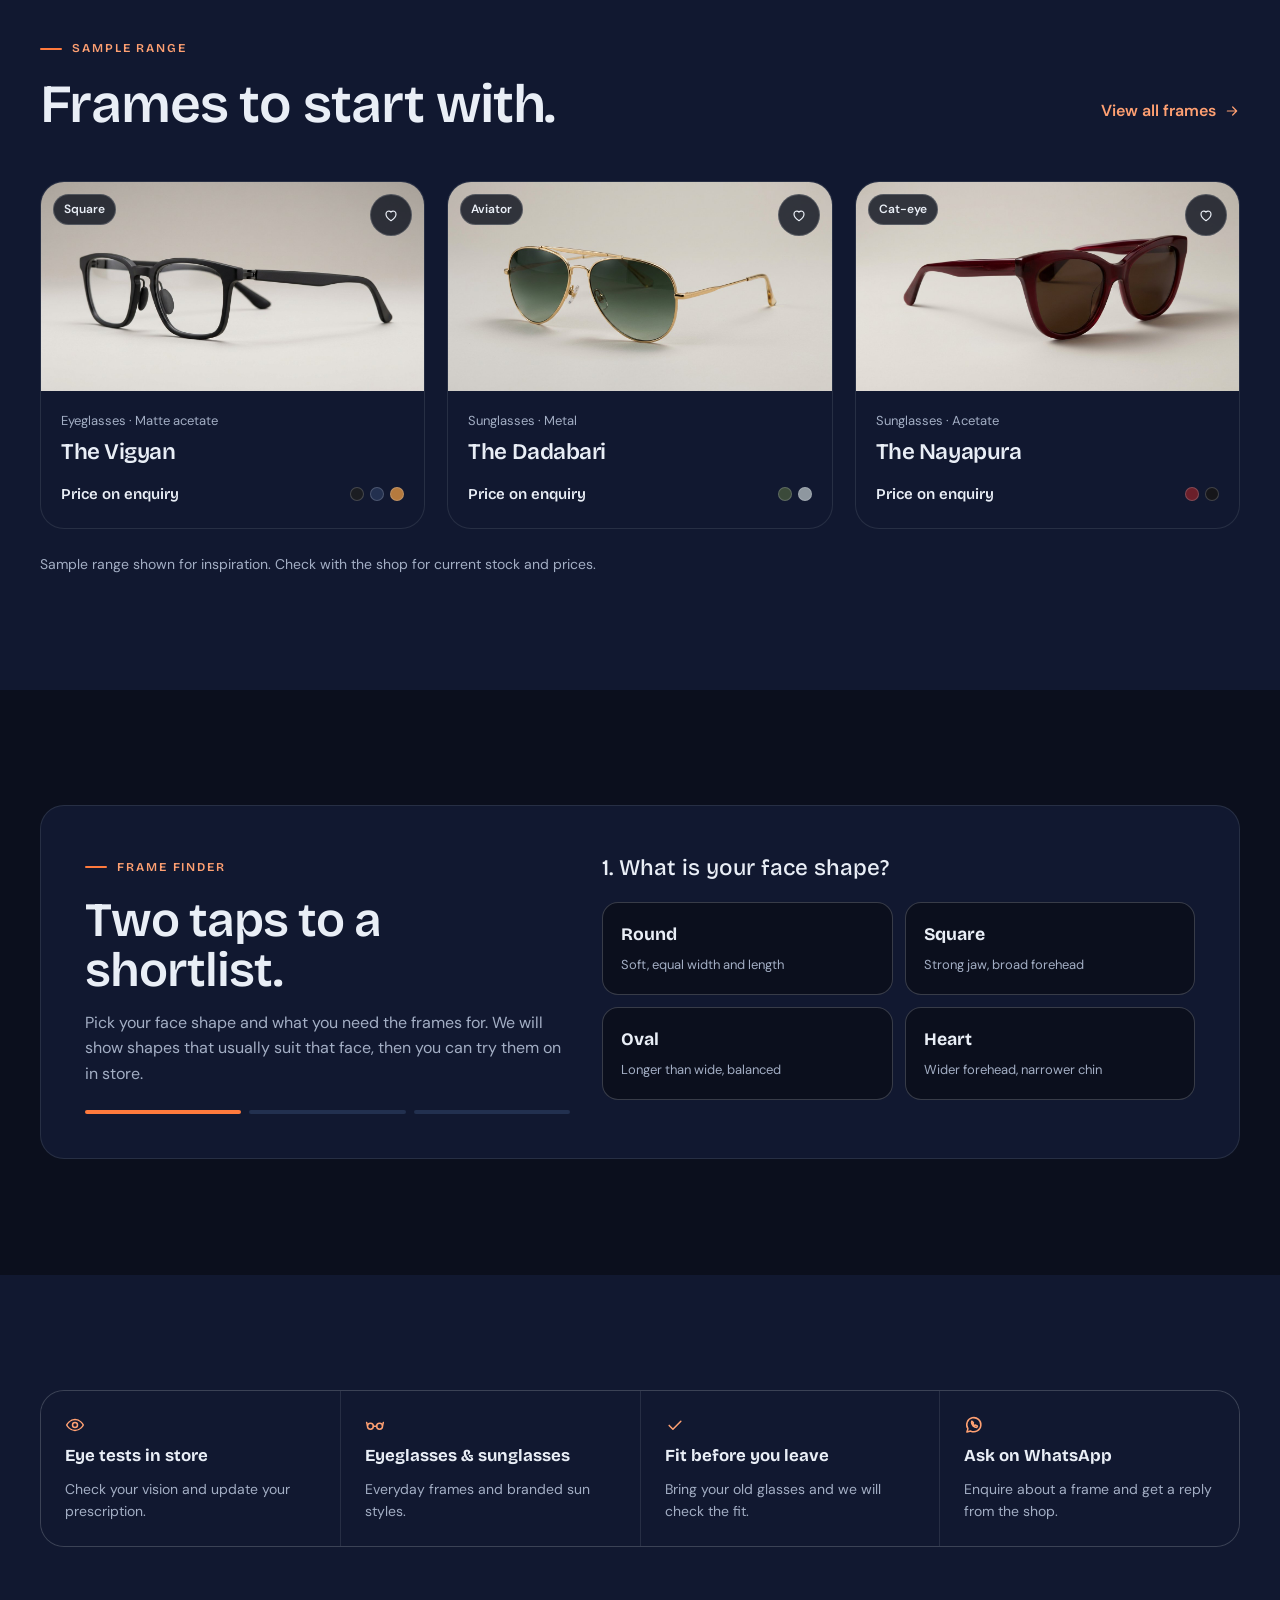
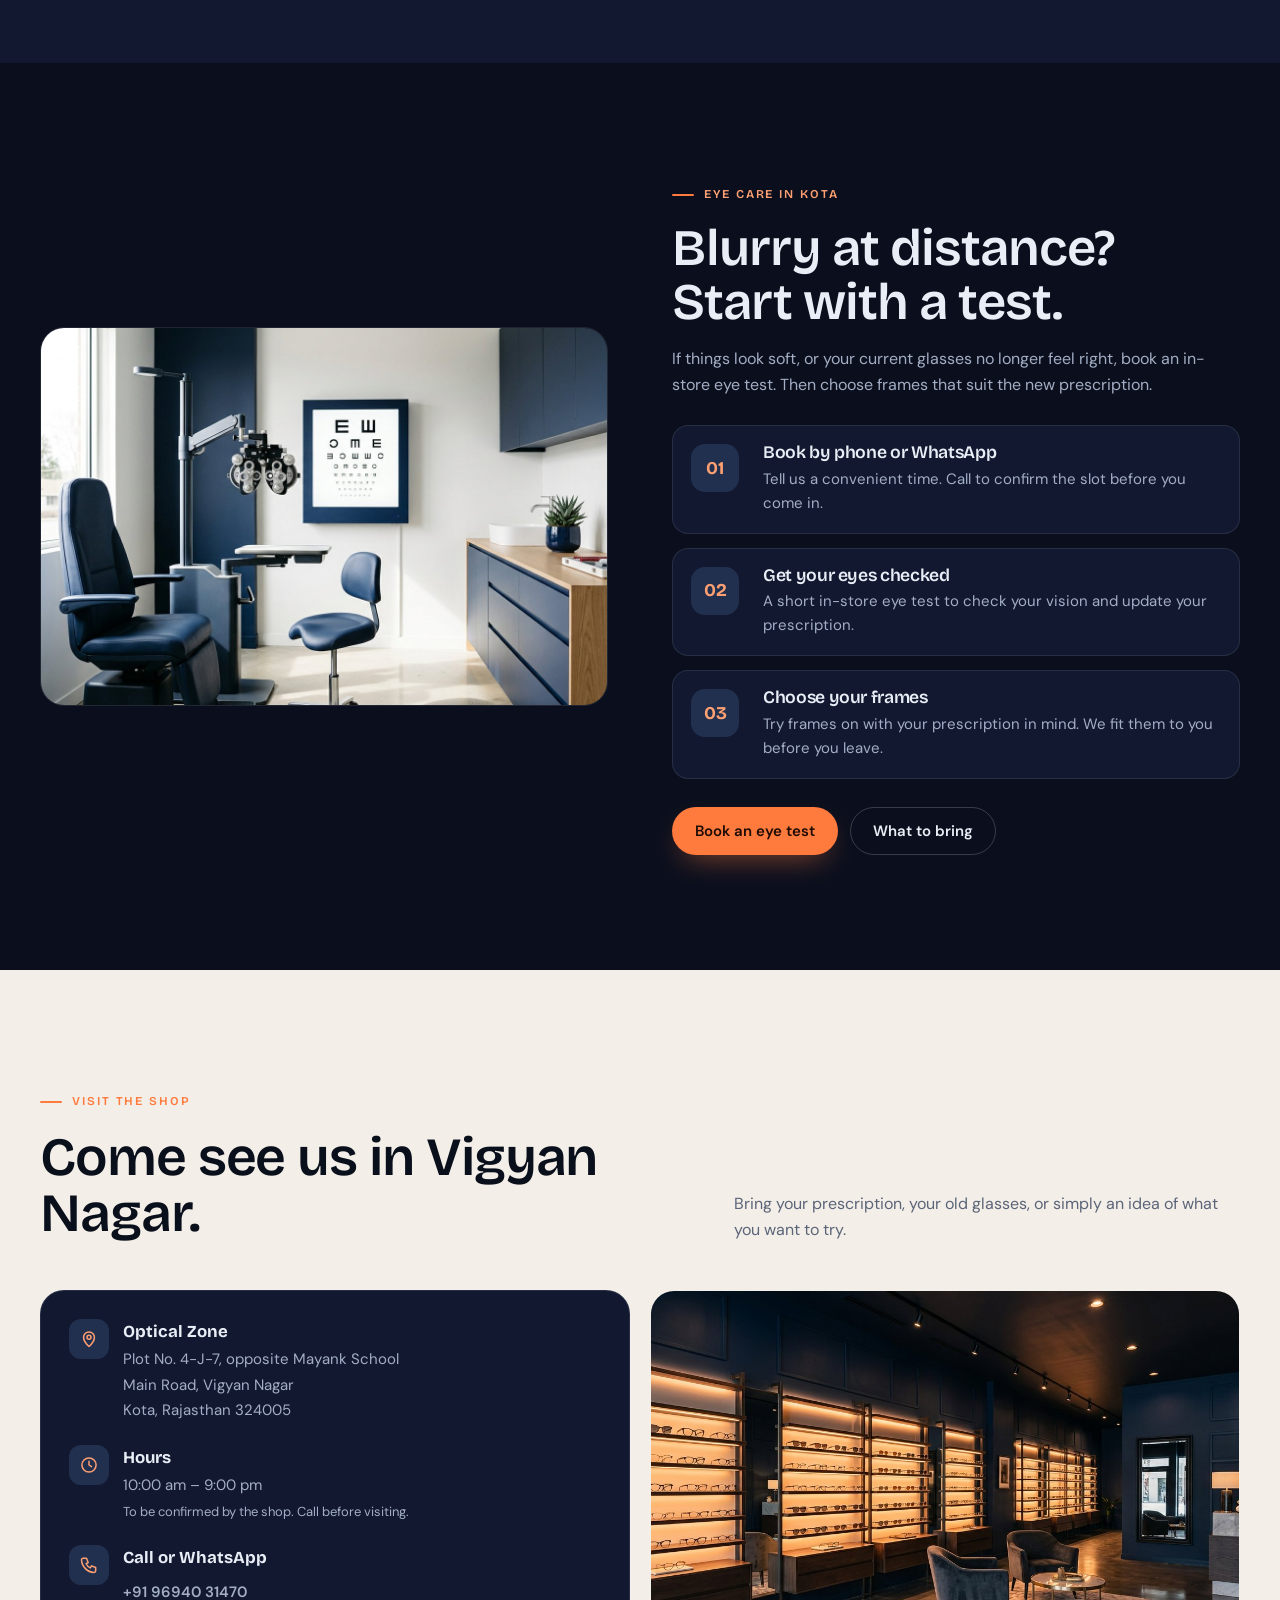
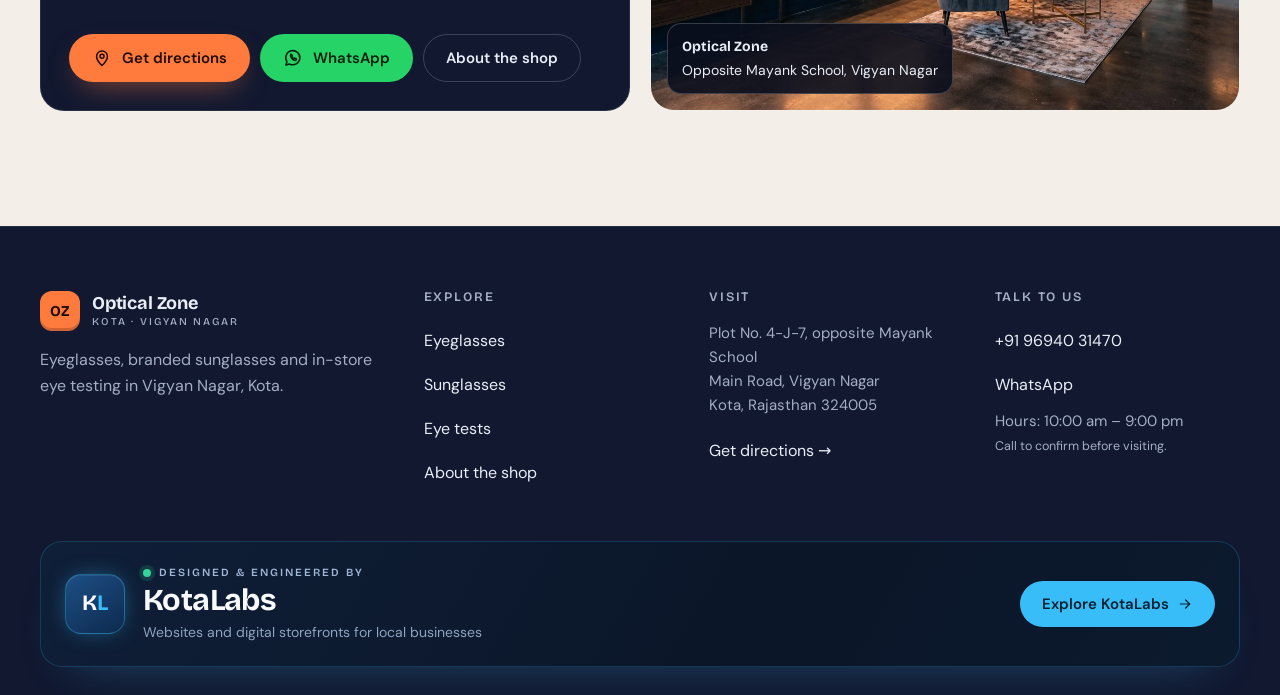
==== commit bc7437b1: "Fix homepage issues: hover-only zone highlight, readable visit block, uncropped hero photo, new type" ====
--- a/index.html
+++ b/index.html
@@ -10,7 +10,7 @@
 <meta property="og:description" content="Eyeglasses, branded sunglasses and in-store eye tests at Optical Zone, Plot 4-J-7, Vigyan Nagar, Kota. Call or WhatsApp to book.">
 <meta property="og:type" content="website">
 <link rel="icon" href="data:image/svg+xml,%3Csvg xmlns='http://www.w3.org/2000/svg' viewBox='0 0 32 32'%3E%3Crect width='32' height='32' rx='8' fill='%23ff6b2c'/%3E%3Ctext x='16' y='21' font-family='Arial' font-weight='700' font-size='13' text-anchor='middle' fill='%231a0b03'%3EOZ%3C/text%3E%3C/svg%3E">
-<link rel="preload" href="assets/fonts/space-grotesk-latin-600-normal.woff2" as="font" type="font/woff2" crossorigin>
+<link rel="preload" href="assets/fonts/bricolage-grotesque-latin-600-normal.woff2" as="font" type="font/woff2" crossorigin>
 <link rel="stylesheet" href="css/styles.css">
 <script src="js/data.js" defer></script>
 <script src="js/app.js" defer></script>
--- a/css/styles.css
+++ b/css/styles.css
@@ -4,26 +4,28 @@
    Plain CSS, no build step.
    ========================================================================== */
 
-@font-face { font-family: "Inter"; font-weight: 400; font-style: normal; font-display: swap; src: url("../assets/fonts/inter-latin-400-normal.woff2") format("woff2"); }
-@font-face { font-family: "Inter"; font-weight: 500; font-style: normal; font-display: swap; src: url("../assets/fonts/inter-latin-500-normal.woff2") format("woff2"); }
-@font-face { font-family: "Inter"; font-weight: 600; font-style: normal; font-display: swap; src: url("../assets/fonts/inter-latin-600-normal.woff2") format("woff2"); }
-@font-face { font-family: "Inter"; font-weight: 700; font-style: normal; font-display: swap; src: url("../assets/fonts/inter-latin-700-normal.woff2") format("woff2"); }
-@font-face { font-family: "Space Grotesk"; font-weight: 500; font-style: normal; font-display: swap; src: url("../assets/fonts/space-grotesk-latin-500-normal.woff2") format("woff2"); }
-@font-face { font-family: "Space Grotesk"; font-weight: 600; font-style: normal; font-display: swap; src: url("../assets/fonts/space-grotesk-latin-600-normal.woff2") format("woff2"); }
-@font-face { font-family: "Space Grotesk"; font-weight: 700; font-style: normal; font-display: swap; src: url("../assets/fonts/space-grotesk-latin-700-normal.woff2") format("woff2"); }
+@font-face { font-family: "DM Sans"; font-weight: 400; font-style: normal; font-display: swap; src: url("../assets/fonts/dm-sans-latin-400-normal.woff2") format("woff2"); }
+@font-face { font-family: "DM Sans"; font-weight: 500; font-style: normal; font-display: swap; src: url("../assets/fonts/dm-sans-latin-500-normal.woff2") format("woff2"); }
+@font-face { font-family: "DM Sans"; font-weight: 600; font-style: normal; font-display: swap; src: url("../assets/fonts/dm-sans-latin-600-normal.woff2") format("woff2"); }
+@font-face { font-family: "DM Sans"; font-weight: 700; font-style: normal; font-display: swap; src: url("../assets/fonts/dm-sans-latin-700-normal.woff2") format("woff2"); }
+@font-face { font-family: "Bricolage Grotesque"; font-weight: 500; font-style: normal; font-display: swap; src: url("../assets/fonts/bricolage-grotesque-latin-500-normal.woff2") format("woff2"); }
+@font-face { font-family: "Bricolage Grotesque"; font-weight: 600; font-style: normal; font-display: swap; src: url("../assets/fonts/bricolage-grotesque-latin-600-normal.woff2") format("woff2"); }
+@font-face { font-family: "Bricolage Grotesque"; font-weight: 700; font-style: normal; font-display: swap; src: url("../assets/fonts/bricolage-grotesque-latin-700-normal.woff2") format("woff2"); }
+
+
 
 :root {
-  --ink: #0a0f1c;
-  --ink-2: #0f1628;
-  --ink-3: #161f36;
-  --ink-4: #1f2a46;
+  --ink: #0b0f1d;
+  --ink-2: #111830;
+  --ink-3: #18223d;
+  --ink-4: #22304f;
   --line: rgba(233, 238, 246, 0.1);
   --line-strong: rgba(233, 238, 246, 0.2);
   --text: #e9eef6;
-  --muted: #98a4bb;
-  --signal: #ff6b2c;
-  --signal-hi: #ff8a57;
-  --signal-ink: #1a0b03;
+  --muted: #a3aec4;
+  --signal: #ff7a3d;
+  --signal-hi: #ffa072;
+  --signal-ink: #1f0c04;
   --mint: #35d0a5;
   --paper: #f3efe8;
   --paper-2: #e9e3d8;
@@ -32,8 +34,8 @@
   --radius: 14px;
   --radius-lg: 24px;
   --shadow: 0 30px 60px -30px rgba(0, 0, 0, 0.6);
-  --display: "Space Grotesk", ui-sans-serif, system-ui, -apple-system, "Segoe UI", sans-serif;
-  --body: "Inter", ui-sans-serif, system-ui, -apple-system, "Segoe UI", sans-serif;
+  --display: "Bricolage Grotesque", ui-sans-serif, system-ui, -apple-system, "Segoe UI", sans-serif;
+  --body: "DM Sans", ui-sans-serif, system-ui, -apple-system, "Segoe UI", sans-serif;
   --header-h: 72px;
   --max: 1200px;
 }
@@ -95,7 +97,7 @@
 }
 .btn:hover { transform: translateY(-2px); }
 .btn:active { transform: translateY(0); }
-.btn-primary { background: var(--signal); color: var(--signal-ink); box-shadow: 0 12px 30px -12px rgba(255, 107, 44, .7); }
+.btn-primary { background: var(--signal); color: var(--signal-ink); box-shadow: 0 12px 30px -12px rgba(255, 122, 61, .6); }
 .btn-primary:hover { background: var(--signal-hi); }
 .btn-ghost { border-color: var(--line-strong); color: var(--text); background: transparent; }
 .btn-ghost:hover { border-color: var(--text); }
@@ -218,12 +220,12 @@
 }
 .hero__grid { display: grid; gap: 48px; align-items: center; }
 @media (min-width: 900px) { .hero__grid { grid-template-columns: 1fr 1fr; gap: 64px; } }
-.hero h1 { font-size: clamp(3rem, 8vw, 6.4rem); letter-spacing: -0.045em; line-height: .92; }
+.hero h1 { font-size: clamp(2.9rem, 7vw, 5.6rem); letter-spacing: -0.04em; line-height: .95; }
 .hero h1 .accent { color: var(--signal); }
 .hero__lede { font-size: clamp(1.05rem, 1.6vw, 1.22rem); color: var(--muted); max-width: 46ch; margin-top: 26px; }
 .hero__ctas { display: flex; flex-wrap: wrap; gap: 12px; margin-top: 34px; }
 .hero__media { position: relative; }
-.hero__media img { width: 100%; aspect-ratio: 4 / 3.3; object-fit: cover; border-radius: var(--radius-lg); box-shadow: var(--shadow); border: 1px solid var(--line); }
+.hero__media img { width: 100%; height: auto; aspect-ratio: 11 / 6; object-fit: cover; border-radius: var(--radius-lg); box-shadow: var(--shadow); border: 1px solid var(--line); }
 .status-card {
   position: absolute; left: 16px; bottom: 16px; right: auto;
   display: flex; align-items: center; gap: 12px; padding: 12px 16px; border-radius: 16px;
@@ -250,16 +252,16 @@
   min-height: 260px; padding: 28px; border-radius: var(--radius-lg); border: 1px solid var(--line);
   background: linear-gradient(160deg, var(--ink-3), var(--ink-2)); text-decoration: none; overflow: hidden; transition: border-color .25s, transform .25s;
 }
-.zone:hover { border-color: var(--signal); transform: translateY(-4px); }
+.zone { color: var(--text); transition: background .35s ease, border-color .25s ease, transform .25s ease, color .25s ease; }
+.zone:hover, .zone:focus-visible { background: var(--signal); border-color: transparent; color: var(--signal-ink); transform: translateY(-4px); }
+.zone:hover p, .zone:focus-visible p, .zone:hover .zone__no, .zone:focus-visible .zone__no { color: rgba(31, 12, 4, 0.78); }
+.zone:hover .zone__arrow, .zone:focus-visible .zone__arrow { background: var(--ink); color: var(--signal); }
+.zone:focus-visible { outline: 2px solid var(--signal-hi); outline-offset: 4px; }
 .zone__no { font-family: var(--display); font-size: 14px; color: var(--muted); letter-spacing: .1em; }
 .zone h3 { font-size: clamp(1.8rem, 3vw, 2.4rem); }
 .zone p { color: var(--muted); margin-top: 10px; max-width: 32ch; }
 .zone__arrow { width: 52px; height: 52px; border-radius: 16px; display: grid; place-items: center; background: var(--signal); color: var(--signal-ink); align-self: flex-end; transition: transform .25s; }
 .zone:hover .zone__arrow { transform: rotate(-45deg); }
-.zone--wide { background: var(--signal); color: var(--signal-ink); border-color: transparent; }
-.zone--wide p, .zone--wide .zone__no { color: rgba(26, 11, 3, 0.75); }
-.zone--wide .zone__arrow { background: var(--ink); color: var(--signal); }
-.zone--wide:hover { border-color: transparent; }
 @media (min-width: 900px) {
   .zones { grid-template-columns: repeat(3, 1fr); }
   .zone { min-height: 320px; }
@@ -270,7 +272,7 @@
 @media (min-width: 1000px) { .grid-products { grid-template-columns: repeat(3, 1fr); } }
 .pcard { position: relative; display: flex; flex-direction: column; background: var(--ink-2); border: 1px solid var(--line); border-radius: var(--radius-lg); overflow: hidden; transition: border-color .25s, transform .25s; }
 .pcard:hover { border-color: var(--line-strong); transform: translateY(-3px); }
-.pcard__media { position: relative; aspect-ratio: 4 / 3; overflow: hidden; background: var(--ink-3); }
+.pcard__media { position: relative; aspect-ratio: 11 / 6; overflow: hidden; background: var(--ink-3); }
 .pcard__media img { width: 100%; height: 100%; object-fit: cover; transition: transform .6s cubic-bezier(.2,.8,.2,1); }
 .pcard:hover .pcard__media img { transform: scale(1.05); }
 .pcard__tag { z-index: 2; position: absolute; left: 12px; top: 12px; background: rgba(10,15,28,.8); backdrop-filter: blur(6px); border: 1px solid var(--line-strong); padding: 5px 10px; border-radius: 999px; font-size: 12px; font-weight: 600; }
@@ -319,7 +321,7 @@
 .band { display: grid; grid-template-columns: minmax(0, 1fr); gap: 40px; align-items: center; }
 .band > * { min-width: 0; }
 .contact-panel { min-width: 0; }
-.band img { width: 100%; aspect-ratio: 4 / 3; object-fit: cover; border-radius: var(--radius-lg); border: 1px solid var(--line); }
+.band img { width: 100%; height: auto; aspect-ratio: 3 / 2; object-fit: cover; border-radius: var(--radius-lg); border: 1px solid var(--line); }
 .steps { display: grid; gap: 14px; margin-top: 28px; counter-reset: step; }
 .step { display: grid; grid-template-columns: 56px 1fr; gap: 16px; padding: 18px; border-radius: 16px; background: var(--ink-2); border: 1px solid var(--line); }
 .step__n { width: 48px; height: 48px; border-radius: 14px; background: var(--ink-4); display: grid; place-items: center; font-family: var(--display); font-weight: 700; color: var(--signal-hi); font-size: 18px; }
@@ -329,18 +331,18 @@
 
 /* Visit */
 .visit { display: grid; gap: 20px; }
-.visit__card { background: var(--ink-2); border: 1px solid var(--line); border-radius: var(--radius-lg); padding: 28px; display: grid; gap: 22px; }
+.visit__card { background: var(--ink-2); border: 1px solid var(--line); border-radius: var(--radius-lg); padding: 28px; display: grid; gap: 22px; color: var(--text); }
 .visit__row { display: grid; grid-template-columns: 40px 1fr; gap: 14px; align-items: start; }
 .visit__row .icon-wrap { width: 40px; height: 40px; border-radius: 12px; background: var(--ink-4); display: grid; place-items: center; color: var(--signal-hi); }
-.visit__row strong { display: block; font-family: var(--display); font-size: 1.05rem; }
+.visit__row strong { display: block; font-family: var(--display); font-size: 1.05rem; color: var(--text); }
 .visit__row span, .visit__row a { color: var(--muted); font-size: 15px; }
 .visit__row a { text-decoration: none; color: var(--text); font-weight: 600; display: inline-flex; align-items: center; min-height: 40px; }
 .visit__row a:hover { color: var(--signal-hi); }
 .visit__actions { display: flex; flex-wrap: wrap; gap: 10px; }
 .visit__media { border-radius: var(--radius-lg); overflow: hidden; border: 1px solid var(--line); min-height: 280px; position: relative; }
 .visit__media img { width: 100%; height: 100%; object-fit: cover; position: absolute; inset: 0; }
-.visit__media .pin-label { position: absolute; left: 16px; bottom: 16px; background: rgba(10,15,28,.85); border: 1px solid var(--line-strong); padding: 12px 14px; border-radius: 14px; font-size: 14px; max-width: calc(100% - 32px); }
-.visit__media .pin-label strong { font-family: var(--display); display: block; }
+.visit__media .pin-label { position: absolute; left: 16px; bottom: 16px; background: rgba(11,15,29,.9); border: 1px solid var(--line-strong); padding: 12px 14px; border-radius: 14px; font-size: 14px; max-width: calc(100% - 32px); color: var(--text); }
+.visit__media .pin-label strong { font-family: var(--display); display: block; color: var(--text); }
 @media (min-width: 900px) { .visit { grid-template-columns: 1fr 1fr; } }
 
 /* Trust strip */
@@ -390,7 +392,7 @@
 
 /* ---------- Product detail ---------- */
 .pdp { display: grid; gap: 36px; padding: 32px 0 80px; }
-.pdp__media { border-radius: var(--radius-lg); overflow: hidden; border: 1px solid var(--line); background: var(--ink-3); aspect-ratio: 4 / 3; position: relative; }
+.pdp__media { border-radius: var(--radius-lg); overflow: hidden; border: 1px solid var(--line); background: var(--ink-3); aspect-ratio: 11 / 6; position: relative; }
 .pdp__media img { width: 100%; height: 100%; object-fit: cover; }
 .pdp__media .pcard__tag { top: 16px; left: 16px; }
 .pdp__info { display: grid; gap: 22px; align-content: start; }
@@ -468,7 +470,7 @@
 .story { display: grid; gap: 40px; }
 .story__text p { color: var(--muted); font-size: 1.08rem; margin-bottom: 18px; }
 .story__text p:first-child { color: var(--text); font-family: var(--display); font-size: clamp(1.4rem, 2.4vw, 1.9rem); line-height: 1.3; letter-spacing: -0.01em; }
-.story__media img { width: 100%; aspect-ratio: 4 / 3; object-fit: cover; border-radius: var(--radius-lg); border: 1px solid var(--line); }
+.story__media img { width: 100%; height: auto; aspect-ratio: 3 / 2; object-fit: cover; border-radius: var(--radius-lg); border: 1px solid var(--line); }
 @media (min-width: 900px) { .story { grid-template-columns: 1fr 1fr; align-items: center; } }
 .values { display: grid; gap: 16px; grid-template-columns: 1fr; }
 @media (min-width: 800px) { .values { grid-template-columns: repeat(3, 1fr); } }
